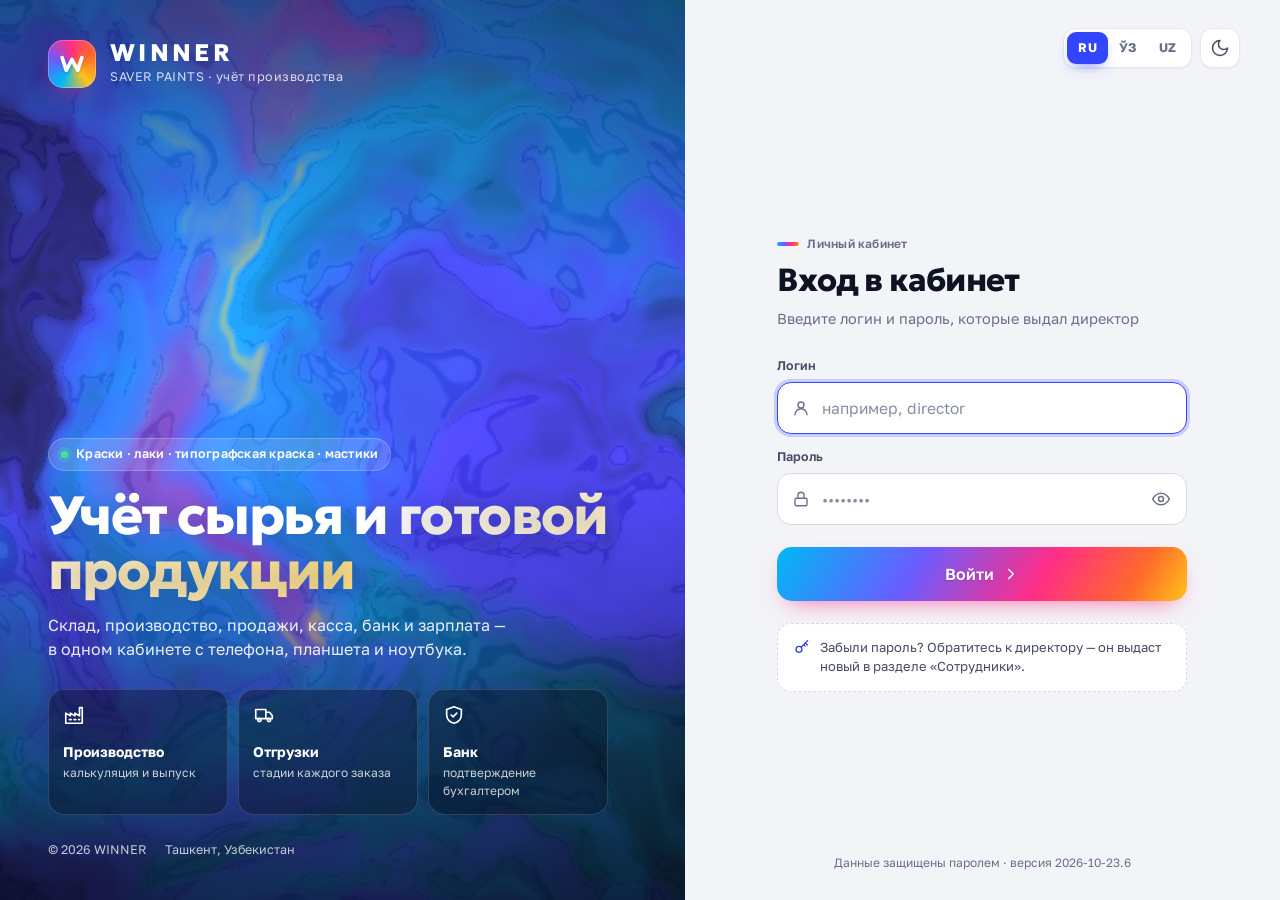
==== index.html @ 847e3956 "Один склад готовой продукции и ставка НДС в настройках (ответы заказчика) - Готовая продукция хранит" ====
<!doctype html>
<html lang="ru">
<head>
  <meta charset="utf-8">
  <meta name="viewport" content="width=device-width, initial-scale=1, viewport-fit=cover">
  <title>WINNER — вход в кабинет</title>
  <meta name="description" content="WINNER — управленческий учёт "SAVER PAINTS" MCHJ: склад, производство, продажи, касса, банк и зарплата.">
  <meta name="theme-color" content="#0b0f1e">
  <link rel="icon" href="favicon.svg" type="image/svg+xml">
  <script>(function(){try{var t=localStorage.getItem('wn.theme');if(!t)t=matchMedia('(prefers-color-scheme: dark)').matches?'dark':'light';document.documentElement.dataset.theme=t;}catch(e){document.documentElement.dataset.theme='light';}})();</script>
  <link rel="preload" href="assets/fonts/golos-cyr.woff2" as="font" type="font/woff2" crossorigin>
  <link rel="preload" href="assets/fonts/geologica-cyr.woff2" as="font" type="font/woff2" crossorigin>
  <link rel="stylesheet" href="assets/css/app.css?v=7">
  <link rel="stylesheet" href="assets/css/login.css?v=7">
</head>
<body>
  <div id="root"></div>
  <script src="assets/js/i18n.js?v=7"></script>
  <script src="assets/js/i18n-dict.js?v=7"></script>
  <script src="assets/js/core.js?v=7"></script>
  <script src="assets/js/ui.js?v=7"></script>
  <script src="assets/js/data.js?v=7"></script>
  <script src="assets/js/login.js?v=7"></script>
</body>
</html>
---- assets/css/app.css ----
/* =========================================================================
   WINNER — дизайн-система кабинета
   Шрифты: Geologica (заголовки, цифры), Golos Text (текст).
   Подмножества cyrillic-ext нужны для узбекских Қ Ғ Ҳ.
   ========================================================================= */

@font-face { font-family: 'Geologica'; font-style: normal; font-weight: 300 800; font-display: swap;
  src: url(../fonts/geologica-cyrext.woff2) format('woff2'); unicode-range: U+0460-052F, U+1C80-1C8A, U+20B4, U+2DE0-2DFF, U+A640-A69F, U+FE2E-FE2F; }
@font-face { font-family: 'Geologica'; font-style: normal; font-weight: 300 800; font-display: swap;
  src: url(../fonts/geologica-cyr.woff2) format('woff2'); unicode-range: U+0301, U+0400-045F, U+0490-0491, U+04B0-04B1, U+2116; }
@font-face { font-family: 'Geologica'; font-style: normal; font-weight: 300 800; font-display: swap;
  src: url(../fonts/geologica-latext.woff2) format('woff2'); unicode-range: U+0100-02BA, U+02BD-02C5, U+02C7-02CC, U+02CE-02D7, U+02DD-02FF, U+0304, U+0308, U+0329, U+1D00-1DBF, U+1E00-1E9F, U+1EF2-1EFF, U+2020, U+20A0-20AB, U+20AD-20C4, U+2113, U+2C60-2C7F, U+A720-A7FF; }
@font-face { font-family: 'Geologica'; font-style: normal; font-weight: 300 800; font-display: swap;
  src: url(../fonts/geologica-lat.woff2) format('woff2'); unicode-range: U+0000-00FF, U+0131, U+0152-0153, U+02BB-02BC, U+02C6, U+02DA, U+02DC, U+0304, U+0308, U+0329, U+2000-206F, U+20AC, U+2122, U+2191, U+2193, U+2212, U+2215, U+FEFF, U+FFFD; }
@font-face { font-family: 'Golos Text'; font-style: normal; font-weight: 400 800; font-display: swap;
  src: url(../fonts/golos-cyrext.woff2) format('woff2'); unicode-range: U+0460-052F, U+1C80-1C8A, U+20B4, U+2DE0-2DFF, U+A640-A69F, U+FE2E-FE2F; }
@font-face { font-family: 'Golos Text'; font-style: normal; font-weight: 400 800; font-display: swap;
  src: url(../fonts/golos-cyr.woff2) format('woff2'); unicode-range: U+0301, U+0400-045F, U+0490-0491, U+04B0-04B1, U+2116; }
@font-face { font-family: 'Golos Text'; font-style: normal; font-weight: 400 800; font-display: swap;
  src: url(../fonts/golos-latext.woff2) format('woff2'); unicode-range: U+0100-02BA, U+02BD-02C5, U+02C7-02CC, U+02CE-02D7, U+02DD-02FF, U+0304, U+0308, U+0329, U+1D00-1DBF, U+1E00-1E9F, U+1EF2-1EFF, U+2020, U+20A0-20AB, U+20AD-20C4, U+2113, U+2C60-2C7F, U+A720-A7FF; }
@font-face { font-family: 'Golos Text'; font-style: normal; font-weight: 400 800; font-display: swap;
  src: url(../fonts/golos-lat.woff2) format('woff2'); unicode-range: U+0000-00FF, U+0131, U+0152-0153, U+02BB-02BC, U+02C6, U+02DA, U+02DC, U+0304, U+0308, U+0329, U+2000-206F, U+20AC, U+2122, U+2191, U+2193, U+2212, U+2215, U+FEFF, U+FFFD; }

/* ---------- токены ---------- */
:root {
  color-scheme: light;
  --font: 'Golos Text', system-ui, -apple-system, 'Segoe UI', Roboto, sans-serif;
  --font-d: 'Geologica', 'Golos Text', system-ui, sans-serif;

  /* фирменная «краска»: голубой → пурпур → жёлтый → оранжевый */
  --c-cyan: #00b8f5; --c-magenta: #ff2d87; --c-yellow: #ffc21a; --c-orange: #ff6a2b;
  /* счётчики уведомлений: белая цифра на этом фоне — контраст 5,2:1 (на ярко-розовом было 3,5:1) */
  --badge: #d4145f;
  --paint: linear-gradient(120deg, var(--c-cyan) 0%, #6a5cff 34%, var(--c-magenta) 64%, var(--c-orange) 86%, var(--c-yellow) 100%);

  --brand: #3346ff;
  --brand-2: #2433d9;
  --brand-soft: #eceeff;
  --brand-ink: #2534d6;
  --on-brand: #fff;

  --bg: #f3f4f8;
  --surface: #ffffff;
  --surface-2: #f7f8fb;
  --surface-3: #eef0f5;
  --line: #e4e7ef;
  --line-2: #d6dae5;
  --text: #0e1324;
  --text-2: #444b62;
  --muted: #687089;

  --ok: #0a7f55;     --ok-bg: #e3f6ee;    --ok-dot: #12b981;
  --warn: #a35a00;   --warn-bg: #fff2dc;  --warn-dot: #f59e0b;
  --bad: #c42a32;    --bad-bg: #fde9ea;   --bad-dot: #ef4444;
  --info: #2534d6;   --info-bg: #eceeff;  --info-dot: #3346ff;
  --vio: #6b3fd4;    --vio-bg: #f0eaff;

  /* графики — эталонная палитра, слоты 1-3 */
  --s1: #2a78d6; --s2: #eb6834; --s3: #1baf7a;

  --side: #0b0f1e;
  --side-2: #121830;
  --side-line: rgba(255,255,255,.07);
  --side-text: #c9cee2;
  --side-muted: #7f87a6;

  --r-xs: 8px; --r-sm: 10px; --r: 14px; --r-lg: 20px; --r-xl: 26px;
  --sh-1: 0 1px 2px rgba(16,24,40,.05);
  --sh-2: 0 1px 2px rgba(16,24,40,.04), 0 6px 20px -10px rgba(16,24,40,.14);
  --sh-3: 0 20px 50px -18px rgba(14,19,36,.35), 0 2px 6px rgba(14,19,36,.06);
  --ring: 0 0 0 3px rgba(51,70,255,.22);

  --side-w: 268px;
  --rail-w: 78px;
  --top-h: 66px;
  --ease: cubic-bezier(.2,.8,.2,1);
  --safe-b: env(safe-area-inset-bottom, 0px);
}

html[data-theme="dark"] {
  color-scheme: dark;
  --brand: #6474ff;
  --brand-2: #7c8aff;
  --brand-soft: #1d2346;
  --brand-ink: #a9b2ff;

  --bg: #090c17;
  --surface: #11162a;
  --surface-2: #161c33;
  --surface-3: #1c233d;
  --line: #232b47;
  --line-2: #2e3757;
  --text: #edf0fa;
  --text-2: #b6bdd4;
  --muted: #8a92b0;

  --ok: #4ade9a;   --ok-bg: rgba(18,185,129,.14);
  --warn: #fbbf4a; --warn-bg: rgba(245,158,11,.14);
  --bad: #ff8086;  --bad-bg: rgba(239,68,68,.15);
  --info: #a9b2ff; --info-bg: rgba(100,116,255,.16);
  --vio: #c4a8ff;  --vio-bg: rgba(139,92,246,.17);

  --s1: #3987e5; --s2: #d95926; --s3: #199e70;

  --side: #060914;
  --side-2: #0d1226;
  --sh-1: 0 1px 2px rgba(0,0,0,.4);
  --sh-2: 0 1px 2px rgba(0,0,0,.35), 0 10px 26px -14px rgba(0,0,0,.7);
  --sh-3: 0 24px 60px -20px rgba(0,0,0,.8);
  --ring: 0 0 0 3px rgba(100,116,255,.35);
}

/* ---------- база ---------- */
*, *::before, *::after { box-sizing: border-box; }
html { -webkit-text-size-adjust: 100%; text-size-adjust: 100%; }
body {
  margin: 0; font-family: var(--font); font-size: 14.5px; line-height: 1.5;
  color: var(--text); background: var(--bg);
  -webkit-font-smoothing: antialiased; -moz-osx-font-smoothing: grayscale;
  -webkit-tap-highlight-color: transparent;
}
h1, h2, h3, h4 { font-family: var(--font-d); margin: 0; letter-spacing: -.015em; line-height: 1.2; }
p { margin: 0; }
a { color: var(--brand-ink); text-decoration: none; }
button, input, select, textarea { font: inherit; color: inherit; }
button { cursor: pointer; }
img { max-width: 100%; display: block; }
.num, .tnum { font-variant-numeric: tabular-nums; }
.hidden { display: none !important; }
.muted { color: var(--muted); }
.t2 { color: var(--text-2); }
.nowrap { white-space: nowrap; }
.ellipsis { overflow: hidden; text-overflow: ellipsis; white-space: nowrap; min-width: 0; }
.ic { width: 20px; height: 20px; flex: none; stroke: currentColor; fill: none; stroke-width: 1.8; stroke-linecap: round; stroke-linejoin: round; }
.ic-sm { width: 16px; height: 16px; }
.ic-lg { width: 24px; height: 24px; }
::selection { background: rgba(51,70,255,.2); }

/* полосы прокрутки: тонкие, без стрелок, с отступом сверху и снизу */
::-webkit-scrollbar { width: 12px; height: 12px; }
::-webkit-scrollbar-button { display: none; width: 0; height: 0; }
::-webkit-scrollbar-track { background: transparent; margin: 8px 0; }
::-webkit-scrollbar-track:horizontal { margin: 0 8px; }
::-webkit-scrollbar-thumb { min-height: 44px; border-radius: 99px; border: 4px solid transparent; background: color-mix(in srgb, var(--muted) 42%, transparent) padding-box; }
::-webkit-scrollbar-thumb:hover { background-color: color-mix(in srgb, var(--muted) 70%, transparent); }
::-webkit-scrollbar-corner { background: transparent; }
.side ::-webkit-scrollbar { width: 10px; }
.side ::-webkit-scrollbar-thumb { border-width: 3px; background-color: rgba(255,255,255,.14); }
.side ::-webkit-scrollbar-thumb:hover { background-color: rgba(255,255,255,.28); }
@supports not selector(::-webkit-scrollbar) {
  html, .side-nav, .modal-body, .pick-list, .dd-list, .tbl-wrap, .cmdk-list, .pop-list, .kanban { scrollbar-width: thin; scrollbar-color: color-mix(in srgb, var(--muted) 50%, transparent) transparent; }
}
:focus-visible { outline: none; box-shadow: var(--ring); }

/* плавная смена языка/темы */
/* смена языка: старый и новый снимок экрана растворяются друг в друга с одинаковой скоростью —
   неизменные пиксели (фон, карточки, иконки) остаются на месте, «перетекают» только буквы */
html.vt-lang::view-transition-old(root) { animation: vtLangOut .42s cubic-bezier(.4, 0, .2, 1) both; }
html.vt-lang::view-transition-new(root) { animation: vtLangIn .42s cubic-bezier(.4, 0, .2, 1) both; }
@keyframes vtLangOut { to { opacity: 0; } }
@keyframes vtLangIn { from { opacity: 0; } }
/* бегунок RU · ЎЗ · UZ — свой слой: во время перехода он переезжает, а не растворяется;
   подписи кнопок — слои поверх него, их цвет плавно меняется */
.lang-switch .pill { view-transition-name: wn-lang-pill; }
.lang-switch [data-lang="ru"] { view-transition-name: wn-lang-ru; }
.lang-switch [data-lang="uzc"] { view-transition-name: wn-lang-uzc; }
.lang-switch [data-lang="uz"] { view-transition-name: wn-lang-uz; }
html.vt-lang::view-transition-group(*) { animation-duration: .42s; animation-timing-function: cubic-bezier(.2, .8, .2, 1); }
html.vt-lang::view-transition-old(wn-lang-pill), html.vt-lang::view-transition-new(wn-lang-pill) { animation: none; }
html.vt-lang::view-transition-old(wn-lang-pill) { opacity: 0; }
/* запасной вариант без View Transitions: текст мягко проявляется, без белой вспышки */
.lang-swap { animation: langSwap .38s ease both; }
@keyframes langSwap { from { opacity: .35; } }

/* =========================================================================
   Каркас: сайдбар + основная область
   ========================================================================= */
.shell { min-height: 100vh; min-height: 100dvh; }

.side {
  position: fixed; inset: 0 auto 0 0; z-index: 40; width: var(--side-w);
  display: flex; flex-direction: column;
  background:
    radial-gradient(120% 60% at 0% 0%, rgba(51,70,255,.30), transparent 60%),
    radial-gradient(90% 40% at 100% 8%, rgba(255,45,135,.16), transparent 70%),
    linear-gradient(180deg, var(--side-2), var(--side) 42%);
  color: var(--side-text);
  border-right: 1px solid var(--side-line);
  transition: width .28s var(--ease), transform .3s var(--ease);
}
.side::after { /* тонкая «мазок»-линия справа */
  content: ''; position: absolute; top: 0; right: -1px; width: 1px; height: 180px;
  background: linear-gradient(180deg, var(--c-cyan), var(--c-magenta), transparent);
  opacity: .55;
}
.side-head { display: flex; align-items: center; gap: 12px; padding: 18px 18px 14px; min-height: 74px; }
.logo-mark {
  width: 40px; height: 40px; border-radius: 12px; flex: none; display: grid; place-items: center;
  background: conic-gradient(from 210deg at 50% 50%, var(--c-cyan), #6a5cff, var(--c-magenta), var(--c-orange), var(--c-yellow), var(--c-cyan));
  box-shadow: 0 8px 22px -8px rgba(255,45,135,.55), inset 0 0 0 1px rgba(255,255,255,.25);
}
.logo-mark svg { width: 24px; height: 24px; stroke: #fff; stroke-width: 3.2; fill: none; stroke-linecap: round; stroke-linejoin: round; filter: drop-shadow(0 1px 1px rgba(0,0,0,.25)); }
.logo-text { min-width: 0; }
.logo-text b { display: block; font-family: var(--font-d); font-weight: 800; font-size: 19px; letter-spacing: .08em; color: #fff; line-height: 1.05; }
.logo-text span { display: block; font-size: 11.5px; color: var(--side-muted); letter-spacing: .02em; margin-top: 3px; white-space: nowrap; overflow: hidden; text-overflow: ellipsis; }
.side-collapse {
  margin-left: auto; width: 32px; height: 32px; border-radius: 9px; border: 1px solid var(--side-line);
  background: rgba(255,255,255,.03); color: var(--side-muted); display: grid; place-items: center; flex: none;
}
.side-collapse:hover { color: #fff; background: rgba(255,255,255,.08); }

.side-nav { flex: 1; overflow-y: auto; overflow-x: hidden; padding: 6px 12px 16px; }
.nav-group { margin-top: 14px; }
.nav-group:first-child { margin-top: 4px; }
.nav-label {
  font-size: 10.5px; font-weight: 700; letter-spacing: .12em; text-transform: uppercase;
  color: var(--side-muted); padding: 0 12px 6px; white-space: nowrap; overflow: hidden;
}
.nav-item {
  position: relative; display: flex; align-items: center; gap: 12px; width: 100%;
  padding: 10px 12px; margin: 2px 0; border-radius: 12px; border: 0; background: none;
  color: var(--side-text); font-size: 14px; font-weight: 500; text-align: left; white-space: nowrap;
  transition: background .18s, color .18s;
}
.nav-item .ic { color: var(--side-muted); transition: color .18s, transform .25s var(--ease); }
.nav-item:hover { background: rgba(255,255,255,.055); color: #fff; }
.nav-item:hover .ic { color: #fff; }
.nav-item.active {
  color: #fff;
  background: linear-gradient(90deg, rgba(100,116,255,.30), rgba(100,116,255,.08));
  box-shadow: inset 0 0 0 1px rgba(140,152,255,.22);
}
.nav-item.active .ic { color: #fff; }
.nav-item.active::before {
  content: ''; position: absolute; left: -12px; top: 9px; bottom: 9px; width: 4px; border-radius: 0 4px 4px 0;
  background: linear-gradient(180deg, var(--c-cyan), var(--c-magenta));
}
.nav-item .nav-txt { flex: 1; min-width: 0; overflow: hidden; text-overflow: ellipsis; }
.nav-badge {
  min-width: 22px; height: 22px; padding: 0 7px; border-radius: 99px; display: inline-grid; place-items: center;
  font-size: 12px; font-weight: 800; line-height: 1; font-variant-numeric: tabular-nums;
  background: var(--badge); color: #fff; box-shadow: inset 0 0 0 1px rgba(255,255,255,.14);
}
.nav-badge.soft { background: rgba(255,255,255,.12); color: #e4e7f2; box-shadow: none; }

.side-foot { padding: 12px; border-top: 1px solid var(--side-line); }
.side-lang { margin-bottom: 10px; }
.side-lang .lang-switch { width: 100%; height: 42px; }
.side-lang .lang-switch button { flex: 1; }
.me-card {
  display: flex; align-items: center; gap: 11px; padding: 10px; border-radius: 14px;
  background: rgba(255,255,255,.04); border: 1px solid var(--side-line); cursor: pointer; width: 100%; color: inherit; text-align: left;
}
.me-card:hover { background: rgba(255,255,255,.07); }
.me-card .who { min-width: 0; flex: 1; }
.me-card .who b { display: block; color: #fff; font-size: 13.5px; font-weight: 600; white-space: nowrap; overflow: hidden; text-overflow: ellipsis; }
.me-card .who span { display: block; font-size: 12px; color: var(--side-muted); white-space: nowrap; overflow: hidden; text-overflow: ellipsis; }

.avatar {
  --av: linear-gradient(135deg, #3346ff, #ff2d87);
  width: 38px; height: 38px; border-radius: 12px; flex: none; display: grid; place-items: center;
  background: var(--av); color: #fff; font-family: var(--font-d); font-weight: 700; font-size: 14px; letter-spacing: .02em;
  box-shadow: inset 0 0 0 1px rgba(255,255,255,.18);
}
.avatar.sm { width: 30px; height: 30px; border-radius: 10px; font-size: 12px; }
.avatar.lg { width: 76px; height: 76px; border-radius: 22px; font-size: 26px; }
.avatar.xl { width: 96px; height: 96px; border-radius: 28px; font-size: 32px; }

/* свёрнутый сайдбар — «рельс» */
/* свёрнутый сайдбар («рельс») — только на широких экранах; планшет и телефон живут по своим правилам */
@media (min-width: 1101px) {
  .shell.rail .side { width: var(--rail-w); }
  .shell.rail .side .logo-text, .shell.rail .side .nav-txt, .shell.rail .side .nav-badge,
  .shell.rail .side .me-card .who, .shell.rail .side .me-card > .ic { display: none; }
  .shell.rail .side .nav-label { height: 0; padding: 0; opacity: 0; pointer-events: none; }
  /* в «рельсе» полоса прокрутки не нужна — иначе она сдвигает иконки влево */
  .shell.rail .side-nav { scrollbar-width: none; padding: 6px 13px 16px; }
  .shell.rail .side-nav::-webkit-scrollbar { display: none; }
  .shell.rail .side .nav-group { margin-top: 10px; border-top: 1px solid var(--side-line); padding-top: 8px; }
  .shell.rail .side .nav-group:first-child { border-top: 0; padding-top: 0; }
  .shell.rail .side-head { padding: 18px 19px 14px; }
  .shell.rail .side-collapse { position: absolute; left: calc(var(--rail-w) - 14px); top: 24px; width: 28px; height: 28px; background: var(--side-2); transform: rotate(180deg); }
  .shell.rail .nav-item { justify-content: center; padding: 11px 0; gap: 0; }
  .shell.rail .nav-item.has-dot::after { content: ''; position: absolute; top: 8px; right: 10px; width: 8px; height: 8px; border-radius: 50%; background: var(--c-magenta); box-shadow: 0 0 0 2px var(--side); }
  .shell.rail .me-card { justify-content: center; padding: 8px; }
}
.side .logo-text, .side .nav-txt, .side .nav-badge, .side .me-card .who, .side .nav-label { transition: opacity .2s; }
/* всплывающая подсказка у иконки в режиме «рельса» */
.rail-tip {
  position: fixed; z-index: 90; padding: 7px 11px; border-radius: 9px; background: #1a2140; color: #fff;
  font-size: 13px; font-weight: 500; pointer-events: none; white-space: nowrap; box-shadow: var(--sh-3);
  transform: translateY(-50%); animation: tipIn .16s var(--ease);
}
@keyframes tipIn { from { opacity: 0; transform: translate(-4px, -50%); } }

.main { margin-left: var(--side-w); min-width: 0; transition: margin-left .28s var(--ease); overflow-x: clip; }
.dd-list, .pick-list, .cmdk-list, .pop-list { overscroll-behavior: contain; }
@media (min-width: 1101px) { .shell.rail .main { margin-left: var(--rail-w); } }

/* ---------- верхняя панель ---------- */
.top {
  position: sticky; top: 0; z-index: 30; height: var(--top-h);
  display: flex; align-items: center; gap: 12px; padding: 0 28px;
  background: var(--bg);
  border-bottom: 1px solid transparent; transition: border-color .2s, background .2s;
}
.top.scrolled { border-bottom-color: var(--line); background: var(--bg); }
.icon-btn.burger { display: none; }
@media (max-width: 1100px) { .icon-btn.burger { display: grid; } }
.crumbs { display: flex; align-items: center; gap: 8px; min-width: 0; font-size: 13px; color: var(--muted); }
.crumbs b { color: var(--text); font-weight: 600; font-size: 14px; white-space: nowrap; overflow: hidden; text-overflow: ellipsis; }
.crumbs .ic { width: 14px; height: 14px; }
.kbd { font-family: var(--font); font-size: 11px; font-weight: 600; color: var(--muted); padding: 2px 6px; border-radius: 6px; border: 1px solid var(--line); background: var(--surface-2); }
.top-actions { display: flex; align-items: center; gap: 8px; margin-left: auto; }
.icon-btn {
  position: relative; width: 40px; height: 40px; border-radius: 12px; display: grid; place-items: center; flex: none;
  border: 1px solid var(--line); background: var(--surface); color: var(--text-2); box-shadow: var(--sh-1);
  transition: background .15s, color .15s, border-color .15s, transform .15s;
}
.icon-btn:hover { color: var(--text); border-color: var(--line-2); }
.icon-btn:active { transform: scale(.96); }
/* счётчик на кнопке — маленький, в углу, не закрывает колокольчик */
.icon-btn .dot { position: absolute; top: -5px; right: -5px; min-width: 18px; height: 18px; padding: 0 4px; border-radius: 99px; background: var(--badge); color: #fff; font-size: 10.5px; font-weight: 800; line-height: 1; display: grid; place-items: center; box-shadow: 0 0 0 2px var(--bg); pointer-events: none; }
.icon-btn.ghost { border-color: transparent; background: transparent; box-shadow: none; }

/* переключатель языка: RU · ЎЗ · UZ с «бегунком» */
.lang-switch {
  position: relative; display: inline-flex; padding: 3px; border-radius: 12px; height: 40px; align-items: stretch;
  background: var(--surface); border: 1px solid var(--line); box-shadow: var(--sh-1);
}
.lang-switch button {
  position: relative; z-index: 1; border: 0; background: none; padding: 0 11px; min-width: 40px; border-radius: 9px;
  font-size: 12.5px; font-weight: 700; letter-spacing: .03em; color: var(--muted); transition: color .25s;
}
.lang-switch button.on { color: var(--on-brand); }
.lang-switch .pill {
  position: absolute; z-index: 0; top: 3px; bottom: 3px; left: 3px; border-radius: 9px;
  background: var(--brand); box-shadow: 0 6px 14px -6px rgba(51,70,255,.7);
  transition: transform .38s var(--ease), width .38s var(--ease);
}
.lang-switch.dark { background: rgba(255,255,255,.06); border-color: rgba(255,255,255,.12); box-shadow: none; }
.lang-switch.dark button { color: rgba(255,255,255,.65); }
.lang-switch.dark button.on { color: #fff; }

.top-user { display: flex; align-items: center; gap: 10px; padding: 3px 10px 3px 3px; height: 40px; border-radius: 12px; border: 1px solid var(--line); background: var(--surface); box-shadow: var(--sh-1); }
.top-user .avatar { width: 32px; height: 32px; border-radius: 9px; font-size: 12px; }
.top-user b { font-size: 13px; font-weight: 600; white-space: nowrap; max-width: 140px; overflow: hidden; text-overflow: ellipsis; }

/* ---------- контент ---------- */
.content { padding: 8px 28px 48px; max-width: 1480px; }
.page-in { animation: pageIn .42s var(--ease) both; }
@keyframes pageIn { from { opacity: 0; transform: translateY(8px); } }

.page-head { display: flex; align-items: flex-end; justify-content: space-between; gap: 16px; flex-wrap: wrap; margin: 10px 0 22px; }
.page-head h1 { font-size: 28px; font-weight: 700; }
.page-head .sub { color: var(--muted); margin-top: 6px; font-size: 14px; }
.page-head .actions { display: flex; gap: 10px; flex-wrap: wrap; }
.h-eyebrow { display: inline-flex; align-items: center; gap: 8px; font-size: 12px; font-weight: 600; color: var(--muted); letter-spacing: .02em; margin-bottom: 8px; }
.h-eyebrow i { width: 22px; height: 4px; border-radius: 4px; background: var(--paint); display: inline-block; }

.grid { display: grid; gap: 16px; }
.g-2 { grid-template-columns: repeat(2, minmax(0, 1fr)); }
.g-3 { grid-template-columns: repeat(3, minmax(0, 1fr)); }
.g-4 { grid-template-columns: repeat(4, minmax(0, 1fr)); }
.g-5 { grid-template-columns: repeat(5, minmax(0, 1fr)); }
.g-main { grid-template-columns: minmax(0, 1.65fr) minmax(0, 1fr); }
.g-side { grid-template-columns: minmax(0, 300px) minmax(0, 1fr); }
.vstack { display: flex; flex-direction: column; gap: 16px; }
.row { display: flex; align-items: center; gap: 10px; flex-wrap: wrap; }
.row.nw { flex-wrap: nowrap; }
.spacer { flex: 1; }
.mt-8 { margin-top: 8px; } .mt-12 { margin-top: 12px; } .mt-16 { margin-top: 16px; } .mt-24 { margin-top: 24px; }
.mb-16 { margin-bottom: 16px; }

/* ---------- карточки ---------- */
.card {
  background: var(--surface); border: 1px solid var(--line); border-radius: var(--r-lg);
  box-shadow: var(--sh-2); min-width: 0;
}
.card-pad { padding: 20px; }
.card-head { display: flex; align-items: center; gap: 12px; padding: 18px 20px 0; flex-wrap: wrap; }
.card-head h3 { font-size: 16px; font-weight: 650; }
.card-head .sub { font-size: 12.5px; color: var(--muted); }
.card-head .right { margin-left: auto; display: flex; gap: 8px; align-items: center; flex-wrap: wrap; }
.card-body { padding: 16px 20px 20px; }
.card-body.flush { padding: 12px 0 0; }

/* KPI */
.kpis { display: grid; gap: 14px; grid-template-columns: repeat(4, minmax(0, 1fr)); margin-bottom: 18px; }
.kpis.k5 { grid-template-columns: repeat(5, minmax(0, 1fr)); }
.kpis.k3 { grid-template-columns: repeat(3, minmax(0, 1fr)); }
.kpi {
  position: relative; overflow: hidden; padding: 16px 18px 15px; border-radius: var(--r-lg);
  background: var(--surface); border: 1px solid var(--line); box-shadow: var(--sh-2); min-width: 0;
  transition: transform .2s var(--ease), box-shadow .2s;
}
.kpi.link { cursor: pointer; }
.kpi.link:hover { transform: translateY(-2px); box-shadow: var(--sh-3); }
.kpi-top { display: flex; align-items: center; gap: 10px; }
.kpi-ic { width: 36px; height: 36px; border-radius: 11px; display: grid; place-items: center; flex: none; background: var(--brand-soft); color: var(--brand-ink); }
.kpi-ic .ic { width: 19px; height: 19px; }
.kpi-ic.c-ok { background: var(--ok-bg); color: var(--ok); }
.kpi-ic.c-warn { background: var(--warn-bg); color: var(--warn); }
.kpi-ic.c-bad { background: var(--bad-bg); color: var(--bad); }
.kpi-ic.c-vio { background: var(--vio-bg); color: var(--vio); }
.kpi-label { font-size: 13px; color: var(--text-2); font-weight: 500; line-height: 1.3; min-width: 0; }
/* число не переносится никогда — если не влезает, W.fitText уменьшает шрифт */
.kpi-val { font-family: var(--font-d); font-size: 25px; font-weight: 700; letter-spacing: -.02em; margin-top: 12px; line-height: 1.15; font-variant-numeric: tabular-nums; white-space: nowrap; overflow: hidden; }
.kpi-val small { font-size: .56em; font-weight: 600; color: var(--muted); margin-left: .2em; letter-spacing: 0; }
.kpis.k5 .kpi-val { font-size: 22px; }
.kpi-foot { margin-top: 6px; font-size: 12.5px; color: var(--muted); display: flex; align-items: center; gap: 6px; flex-wrap: wrap; min-height: 18px; }
.kpi.hero {
  color: #fff; border: 0;
  background:
    radial-gradient(140% 120% at 100% 0%, rgba(255,45,135,.55), transparent 55%),
    radial-gradient(120% 120% at 0% 100%, rgba(0,184,245,.45), transparent 55%),
    linear-gradient(135deg, #2a36e8, #4b2fd6);
  box-shadow: 0 18px 40px -20px rgba(51,70,255,.8);
}
.kpi.hero .kpi-label, .kpi.hero .kpi-foot { color: rgba(255,255,255,.82); }
.kpi.hero .kpi-ic { background: rgba(255,255,255,.16); color: #fff; }
.kpi.hero .kpi-val small { color: rgba(255,255,255,.75); }
.delta { display: inline-flex; align-items: center; gap: 3px; font-weight: 700; font-size: 12px; padding: 1px 7px; border-radius: 99px; }
.delta.up { color: var(--ok); background: var(--ok-bg); }
.delta.down { color: var(--bad); background: var(--bad-bg); }
.kpi.hero .delta { background: rgba(255,255,255,.18); color: #fff; }

/* ---------- кнопки ---------- */
.btn {
  display: inline-flex; align-items: center; justify-content: center; gap: 8px; height: 40px; padding: 0 16px;
  border-radius: 12px; border: 1px solid var(--line); background: var(--surface); color: var(--text);
  font-weight: 600; font-size: 14px; white-space: nowrap; box-shadow: var(--sh-1);
  transition: background .15s, border-color .15s, color .15s, transform .12s, box-shadow .15s;
}
.btn:hover { border-color: var(--line-2); background: var(--surface-2); }
.btn:active { transform: scale(.98); }
.btn .ic { width: 18px; height: 18px; }
.btn.primary { background: var(--brand); border-color: transparent; color: var(--on-brand); box-shadow: 0 8px 20px -10px rgba(51,70,255,.9), inset 0 1px 0 rgba(255,255,255,.15); }
.btn.primary:hover { background: var(--brand-2); }
.btn.paint { background: var(--paint); border: 0; color: #fff; text-shadow: 0 1px 1px rgba(0,0,0,.18); box-shadow: 0 10px 24px -12px rgba(255,45,135,.8); }
.btn.paint:hover { filter: saturate(1.15) brightness(1.03); }
.btn.ok { background: #0f9d68; border-color: transparent; color: #fff; }
.btn.ok:hover { background: #0b8a5b; }
.btn.danger { color: var(--bad); }
.btn.danger:hover { background: var(--bad-bg); border-color: transparent; }
.btn.danger.solid { background: #d92d36; color: #fff; border-color: transparent; }
.btn.ghost { background: transparent; border-color: transparent; box-shadow: none; }
.btn.ghost:hover { background: var(--surface-3); }
.btn.sm { height: 32px; padding: 0 11px; font-size: 13px; border-radius: 10px; gap: 6px; }
.btn.sm .ic { width: 16px; height: 16px; }
.btn.lg { height: 48px; padding: 0 22px; font-size: 15px; border-radius: 14px; }
.btn.icon { width: 40px; padding: 0; }
.btn.sm.icon { width: 32px; }
.btn[disabled] { opacity: .5; pointer-events: none; }
.btn.block { width: 100%; }
.btn .spin { width: 16px; height: 16px; border-radius: 50%; border: 2px solid currentColor; border-right-color: transparent; animation: spin .7s linear infinite; }
@keyframes spin { to { transform: rotate(360deg); } }

.act { display: inline-flex; gap: 4px; justify-content: flex-end; }
.act button { width: 32px; height: 32px; border-radius: 9px; border: 0; background: transparent; color: var(--muted); display: grid; place-items: center; }
.act button:hover { background: var(--surface-3); color: var(--text); }
.act button.del:hover { background: var(--bad-bg); color: var(--bad); }
.act button.go:hover { background: var(--ok-bg); color: var(--ok); }
.act .ic { width: 17px; height: 17px; }

/* ---------- поля ---------- */
.field { display: flex; flex-direction: column; gap: 6px; min-width: 0; }
.field > label, .label { font-size: 12.5px; font-weight: 600; color: var(--text-2); }
.field .hint { font-size: 12px; color: var(--muted); }
.field.err .inp { border-color: var(--bad); box-shadow: 0 0 0 3px rgba(239,68,68,.15); }
.field .err-msg { font-size: 12px; color: var(--bad); }
.inp {
  width: 100%; height: 42px; padding: 0 13px; border-radius: 12px; border: 1px solid var(--line-2);
  background: var(--surface); color: var(--text); font-size: 14.5px; outline: none;
  transition: border-color .15s, box-shadow .15s, background .15s;
}
.inp::placeholder { color: color-mix(in srgb, var(--muted) 80%, transparent); }
.inp:hover { border-color: color-mix(in srgb, var(--brand) 35%, var(--line-2)); }
.inp:focus { border-color: var(--brand); box-shadow: var(--ring); }
textarea.inp { height: auto; min-height: 84px; padding: 10px 13px; resize: vertical; line-height: 1.45; }
select.inp {
  appearance: none; -webkit-appearance: none; padding-right: 36px; cursor: pointer;
  background-image: url("data:image/svg+xml,%3Csvg xmlns='http://www.w3.org/2000/svg' width='16' height='16' viewBox='0 0 24 24' fill='none' stroke='%23687089' stroke-width='2' stroke-linecap='round' stroke-linejoin='round'%3E%3Cpath d='m6 9 6 6 6-6'/%3E%3C/svg%3E");
  background-repeat: no-repeat; background-position: right 12px center;
}
.inp.sm { height: 34px; border-radius: 10px; font-size: 13.5px; padding: 0 10px; }
select.inp.sm { padding-right: 30px; background-position: right 9px center; }
.inp.num { text-align: right; font-variant-numeric: tabular-nums; }
.inp-wrap { position: relative; display: flex; align-items: center; }
.inp-wrap .inp { padding-left: 38px; }
.inp-wrap > .ic { position: absolute; left: 12px; color: var(--muted); width: 18px; height: 18px; pointer-events: none; }
.inp-wrap .suffix { position: absolute; right: 12px; font-size: 13px; color: var(--muted); pointer-events: none; }
.inp-wrap.has-suffix .inp { padding-right: 52px; }
.search { min-width: 220px; flex: 1; max-width: 360px; }
.form-grid { display: grid; gap: 14px 16px; grid-template-columns: repeat(2, minmax(0, 1fr)); }
.form-grid .full { grid-column: 1 / -1; }
.form-grid.g3 { grid-template-columns: repeat(3, minmax(0, 1fr)); }
.form-sec { font-family: var(--font-d); font-size: 13px; font-weight: 650; color: var(--text-2); display: flex; align-items: center; gap: 10px; margin: 6px 0 -2px; }
.form-sec::after { content: ''; flex: 1; height: 1px; background: var(--line); }

/* переключатель */
.switch { display: inline-flex; align-items: center; gap: 10px; cursor: pointer; user-select: none; font-size: 14px; }
.switch input { display: none; }
.switch .tr { width: 40px; height: 24px; border-radius: 99px; background: var(--line-2); position: relative; transition: background .2s; flex: none; }
.switch .tr::after { content: ''; position: absolute; top: 3px; left: 3px; width: 18px; height: 18px; border-radius: 50%; background: #fff; box-shadow: 0 1px 3px rgba(0,0,0,.25); transition: transform .25s var(--ease); }
.switch input:checked + .tr { background: var(--brand); }
.switch input:checked + .tr::after { transform: translateX(16px); }

/* чекбокс-«чипы» ролей */
.chips-pick { display: flex; flex-wrap: wrap; gap: 8px; }
.chip-pick { position: relative; }
.chip-pick input { position: absolute; opacity: 0; pointer-events: none; }
.chip-pick span { display: inline-flex; align-items: center; gap: 6px; height: 34px; padding: 0 13px; border-radius: 99px; border: 1px solid var(--line-2); font-size: 13px; font-weight: 600; cursor: pointer; color: var(--text-2); transition: all .15s; }
.chip-pick input:checked + span { background: var(--brand-soft); border-color: var(--brand); color: var(--brand-ink); }
.chip-pick input:checked + span::before { content: '✓'; font-weight: 800; }

/* сегменты */
.seg { display: inline-flex; padding: 3px; gap: 2px; border-radius: 12px; background: var(--surface-3); border: 1px solid var(--line); max-width: 100%; overflow-x: auto; scrollbar-width: none; }
.seg::-webkit-scrollbar { display: none; }
.seg button { border: 0; background: none; height: 32px; padding: 0 13px; border-radius: 9px; font-size: 13px; font-weight: 600; color: var(--text-2); white-space: nowrap; display: inline-flex; align-items: center; gap: 7px; }
.seg button.on { background: var(--surface); color: var(--text); box-shadow: var(--sh-2); }
.seg button .cnt { font-size: 11px; padding: 0 6px; border-radius: 99px; background: var(--line); color: var(--text-2); line-height: 18px; }
.seg button.on .cnt { background: var(--brand-soft); color: var(--brand-ink); }

/* вкладки */
.tabs { position: relative; display: flex; gap: 4px; border-bottom: 1px solid var(--line); margin-bottom: 20px; overflow-x: auto; scrollbar-width: none; }
.tabs::-webkit-scrollbar { display: none; }
.tab { position: relative; border: 0; background: none; padding: 12px 14px 13px; font-size: 14px; font-weight: 600; color: var(--muted); white-space: nowrap; display: inline-flex; align-items: center; gap: 8px; transition: color .2s; }
.tab:hover { color: var(--text); }
.tab.on { color: var(--text); }
.tab .cnt { font-size: 11px; font-weight: 700; padding: 0 7px; line-height: 19px; border-radius: 99px; background: var(--surface-3); color: var(--text-2); }
.tab.on .cnt { background: var(--brand); color: #fff; }
.tab .cnt.hot { background: var(--badge); color: #fff; font-weight: 800; }
.tabs .ink { position: absolute; bottom: -1px; left: 0; height: 3px; border-radius: 3px 3px 0 0; background: linear-gradient(90deg, var(--brand), var(--c-magenta)); transition: transform .35s var(--ease), width .35s var(--ease); }

/* панель фильтров */
.toolbar { display: flex; align-items: center; gap: 10px; flex-wrap: wrap; margin-bottom: 14px; }
.toolbar .grow { flex: 1; }
.filters { display: flex; gap: 8px; flex-wrap: wrap; align-items: center; }
.filters .inp { width: auto; min-width: 130px; }

/* ---------- бейджи ---------- */
.badge { display: inline-flex; align-items: center; gap: 6px; height: 24px; padding: 0 9px; border-radius: 99px; font-size: 12px; font-weight: 650; white-space: nowrap; background: var(--surface-3); color: var(--text-2); }
.badge::before { content: ''; width: 6px; height: 6px; border-radius: 50%; background: currentColor; opacity: .9; }
.badge.plain::before { display: none; }
.badge.ok { background: var(--ok-bg); color: var(--ok); }
.badge.warn { background: var(--warn-bg); color: var(--warn); }
.badge.bad { background: var(--bad-bg); color: var(--bad); }
.badge.info { background: var(--info-bg); color: var(--info); }
.badge.vio { background: var(--vio-bg); color: var(--vio); }
.tag { display: inline-flex; align-items: center; height: 22px; padding: 0 8px; border-radius: 7px; font-size: 12px; font-weight: 600; background: var(--surface-3); color: var(--text-2); white-space: nowrap; }
.tag.brand { background: var(--brand-soft); color: var(--brand-ink); }
.tags { display: flex; flex-wrap: wrap; gap: 5px; }

/* ---------- таблицы ---------- */
.tbl-wrap { overflow-x: auto; border-radius: inherit; }
.tbl { width: 100%; border-collapse: separate; border-spacing: 0; font-size: 14px; }
.tbl th {
  position: sticky; top: 0; z-index: 1; text-align: left; font-size: 12px; font-weight: 650; color: var(--muted);
  letter-spacing: .02em; padding: 11px 14px; background: var(--surface-2); border-bottom: 1px solid var(--line); white-space: nowrap;
}
.tbl th:first-child { padding-left: 20px; }
.tbl th:last-child { padding-right: 20px; }
.tbl td { padding: 12px 14px; border-bottom: 1px solid var(--line); vertical-align: middle; }
.tbl td:first-child { padding-left: 20px; }
.tbl td:last-child { padding-right: 20px; }
.tbl tbody tr { transition: background .12s; }
.tbl tbody tr:hover { background: var(--surface-2); }
.tbl tbody tr.click { cursor: pointer; }
.tbl tbody tr:last-child td { border-bottom: 0; }
.tbl .r { text-align: right; }
.tbl .c { text-align: center; }
.tbl .w-act { width: 1%; white-space: nowrap; }
.tbl tfoot td { padding: 12px 14px; font-weight: 700; background: var(--surface-2); border-top: 1px solid var(--line); }
.tbl tfoot td:first-child { padding-left: 20px; }
.tbl tr.row-warn td { background: color-mix(in srgb, var(--warn-bg) 55%, transparent); }
.tbl tr.row-bad td { background: color-mix(in srgb, var(--bad-bg) 55%, transparent); }
.tbl tr.editing td { background: var(--brand-soft); }
.cell-main { font-weight: 600; color: var(--text); }
.cell-sub { font-size: 12.5px; color: var(--muted); margin-top: 1px; }
.cell-flex { display: flex; align-items: center; gap: 11px; min-width: 0; }
.money { font-variant-numeric: tabular-nums; white-space: nowrap; font-weight: 600; }
.money.in { color: var(--ok); }
.money.out { color: var(--bad); }
.thumb { width: 40px; height: 40px; border-radius: 10px; flex: none; overflow: hidden; background: var(--surface-3); display: grid; place-items: center; }
.thumb img, .thumb svg { width: 100%; height: 100%; object-fit: cover; }
.tbl-foot { display: flex; align-items: center; justify-content: space-between; gap: 10px; padding: 12px 20px; border-top: 1px solid var(--line); font-size: 13px; color: var(--muted); flex-wrap: wrap; }

/* ---------- пустое состояние ---------- */
.empty { padding: 44px 20px; text-align: center; color: var(--muted); }
.empty .em-ic { width: 64px; height: 64px; margin: 0 auto 14px; border-radius: 20px; display: grid; place-items: center; background: var(--surface-3); color: var(--muted); position: relative; }
.empty .em-ic::after { content: ''; position: absolute; inset: -6px; border-radius: 24px; border: 1px dashed var(--line-2); }
.empty .em-ic .ic { width: 28px; height: 28px; }
.empty b { display: block; color: var(--text); font-size: 15px; margin-bottom: 4px; }

/* ---------- модалки и шторки ---------- */
.overlay {
  position: fixed; inset: 0; z-index: 70; display: flex; align-items: center; justify-content: center; padding: 24px;
  background: rgba(8,11,24,.52); animation: fadeIn .2s ease both;
}
.overlay.closing { animation: fadeOut .18s ease both; }
@keyframes fadeIn { from { opacity: 0; } }
@keyframes fadeOut { to { opacity: 0; } }
.modal {
  width: 100%; max-width: 580px; max-height: calc(100vh - 48px); max-height: calc(100dvh - 48px); display: flex; flex-direction: column;
  background: var(--surface); border-radius: var(--r-xl); box-shadow: var(--sh-3); border: 1px solid var(--line);
  animation: popIn .32s var(--ease) both; overflow: hidden;
}
.overlay.closing .modal { animation: popOut .18s ease both; }
.modal.sm { max-width: 440px; } .modal.lg { max-width: 820px; } .modal.xl { max-width: 1060px; }
@keyframes popIn { from { opacity: 0; transform: translateY(14px) scale(.98); } }
@keyframes popOut { to { opacity: 0; transform: translateY(8px) scale(.98); } }
.modal-head { display: flex; align-items: flex-start; gap: 12px; padding: 20px 22px 14px; }
.modal-head .m-ic { width: 42px; height: 42px; border-radius: 13px; display: grid; place-items: center; background: var(--brand-soft); color: var(--brand-ink); flex: none; }
.modal-head .m-ic.bad { background: var(--bad-bg); color: var(--bad); }
.modal-head .m-ic.ok { background: var(--ok-bg); color: var(--ok); }
.modal-head h3 { font-size: 18px; font-weight: 700; }
.modal-head .sub { font-size: 13px; color: var(--muted); margin-top: 3px; }
.modal-head .x { margin-left: auto; }
.modal-body { padding: 6px 22px 20px; overflow-y: auto; overscroll-behavior: contain; }
.modal-foot { display: flex; gap: 10px; justify-content: flex-end; padding: 14px 22px; border-top: 1px solid var(--line); background: var(--surface-2); flex-wrap: wrap; }
.modal-foot .left { margin-right: auto; display: flex; gap: 10px; align-items: center; }
.grab { display: none; }

.drawer-wrap { justify-content: flex-end; padding: 0; }
.drawer {
  width: min(600px, 100vw); height: 100%; background: var(--surface); box-shadow: var(--sh-3); display: flex; flex-direction: column;
  animation: slideIn .34s var(--ease) both; border-left: 1px solid var(--line);
}
.overlay.closing .drawer { animation: slideOut .2s ease both; }
@keyframes slideIn { from { transform: translateX(40px); opacity: 0; } }
@keyframes slideOut { to { transform: translateX(40px); opacity: 0; } }
.drawer .modal-body { flex: 1; padding-top: 10px; }

/* поповер (уведомления, меню) */
.pop {
  position: fixed; z-index: 80; min-width: 240px; max-width: min(380px, calc(100vw - 24px)); background: var(--surface);
  border: 1px solid var(--line); border-radius: 16px; box-shadow: var(--sh-3); padding: 6px; animation: popIn .22s var(--ease) both;
}
.pop-title { padding: 10px 12px 6px; font-weight: 700; font-family: var(--font-d); font-size: 14px; display: flex; align-items: center; gap: 8px; }
.pop-item { display: flex; align-items: center; gap: 11px; width: 100%; padding: 9px 11px; border-radius: 11px; border: 0; background: none; text-align: left; font-size: 13.5px; color: var(--text); }
.pop-item:hover { background: var(--surface-3); }
.pop-item .pi-ic { width: 32px; height: 32px; border-radius: 10px; display: grid; place-items: center; flex: none; background: var(--surface-3); color: var(--text-2); }
.pop-item .pi-ic.warn { background: var(--warn-bg); color: var(--warn); }
.pop-item .pi-ic.bad { background: var(--bad-bg); color: var(--bad); }
.pop-item .pi-ic.info { background: var(--info-bg); color: var(--info); }
.pop-item small { display: block; color: var(--muted); font-size: 12px; }
.pop-sep { height: 1px; background: var(--line); margin: 5px 6px; }
.pop-list { max-height: 360px; overflow-y: auto; }

/* свой выпадающий список */
.dd { position: relative; }
.dd-menu { position: fixed; z-index: 95; background: var(--surface); border: 1px solid var(--line); border-radius: 14px; box-shadow: var(--sh-3); padding: 6px; max-height: 300px; display: flex; flex-direction: column; animation: popIn .18s var(--ease) both; }
.dd-menu .dd-search { margin: 2px 2px 6px; }
.dd-list { overflow-y: auto; }
.dd-opt { display: flex; align-items: center; gap: 8px; width: 100%; padding: 9px 11px; border: 0; background: none; border-radius: 9px; text-align: left; font-size: 14px; color: var(--text); }
.dd-opt:hover, .dd-opt.hl { background: var(--surface-3); }
.dd-opt.sel { color: var(--brand-ink); font-weight: 650; }
.dd-opt.sel::after { content: '✓'; margin-left: auto; font-weight: 800; }
.dd-opt small { color: var(--muted); margin-left: auto; font-size: 12px; white-space: nowrap; }
.dd-opt.sel small { display: none; }

/* поле даты: своя иконка, системный значок скрыт — календарь открывается кликом по всему полю */
input[type=date].inp {
  cursor: pointer; padding-right: 40px; font-variant-numeric: tabular-nums;
  background-image: url("data:image/svg+xml,%3Csvg xmlns='http://www.w3.org/2000/svg' width='18' height='18' viewBox='0 0 24 24' fill='none' stroke='%23687089' stroke-width='1.8' stroke-linecap='round' stroke-linejoin='round'%3E%3Crect x='3' y='4' width='18' height='18' rx='2'/%3E%3Cpath d='M16 2v4M8 2v4M3 10h18'/%3E%3C/svg%3E");
  background-repeat: no-repeat; background-position: right 12px center;
}
input[type=date].inp.sm { padding-right: 34px; background-position: right 9px center; background-size: 16px; }
input[type=date].inp::-webkit-calendar-picker-indicator { display: none; }
input[type=date].inp::-webkit-datetime-edit-fields-wrapper { padding: 0; }
input[type=date].inp:read-only { color: var(--text); }

/* календарь */
.cal { position: fixed; z-index: 96; width: 300px; max-width: calc(100vw - 16px); padding: 12px; border-radius: 18px; background: var(--surface); border: 1px solid var(--line); box-shadow: var(--sh-3); animation: popIn .2s var(--ease) both; user-select: none; }
.cal-head { display: flex; align-items: center; gap: 2px; margin-bottom: 6px; }
.cal-title { border: 0; background: none; font-family: var(--font-d); font-weight: 700; font-size: 15px; display: inline-flex; align-items: center; gap: 6px; padding: 6px 8px; border-radius: 10px; color: var(--text); }
.cal-title .ic { color: var(--muted); }
.cal-nav { width: 34px; height: 34px; border: 0; background: none; border-radius: 10px; display: grid; place-items: center; color: var(--text-2); }
.cal-title:hover, .cal-nav:hover { background: var(--surface-3); }
.cal-wd, .cal-days { display: grid; grid-template-columns: repeat(7, minmax(0, 1fr)); gap: 2px; }
.cal-wd span { text-align: center; font-size: 11.5px; font-weight: 650; color: var(--muted); padding: 6px 0 4px; }
.cal-wd span:nth-child(n+6) { color: var(--bad); }
.cal-days button { height: 36px; border: 0; background: none; border-radius: 10px; font-size: 13.5px; font-weight: 550; color: var(--text); font-variant-numeric: tabular-nums; transition: background .12s; }
.cal-days button:hover { background: var(--surface-3); }
.cal-days button.out { color: var(--muted); opacity: .5; }
.cal-days button.today { box-shadow: inset 0 0 0 1.5px var(--brand); color: var(--brand-ink); font-weight: 700; }
.cal-days button.on { background: var(--brand); color: #fff; box-shadow: 0 6px 14px -6px rgba(51,70,255,.8); }
.cal-months { display: grid; grid-template-columns: repeat(3, minmax(0, 1fr)); gap: 6px; padding: 4px 0 2px; }
.cal-months button { height: 46px; border: 0; border-radius: 12px; background: var(--surface-2); font-weight: 600; font-size: 13.5px; color: var(--text); }
.cal-months button:hover { background: var(--surface-3); }
.cal-months button.on { background: var(--brand); color: #fff; }
.cal-foot { display: flex; justify-content: space-between; margin-top: 8px; padding-top: 8px; border-top: 1px solid var(--line); }
.cal-foot button { border: 0; background: none; color: var(--brand-ink); font-weight: 650; font-size: 13px; padding: 7px 10px; border-radius: 9px; }
.cal-foot button:hover { background: var(--brand-soft); }

/* фильтр даты: быстрые периоды слева, календарь периода справа */
.df-btn span { max-width: 280px; overflow: hidden; text-overflow: ellipsis; }
.df-btn .ic-sm { color: var(--muted); }
.dfp { position: fixed; z-index: 96; display: grid; grid-template-columns: 172px 312px; background: var(--surface); border: 1px solid var(--line); border-radius: 20px; box-shadow: var(--sh-3); overflow: hidden; animation: popIn .2s var(--ease) both; user-select: none; }
.dfp-presets { display: flex; flex-direction: column; gap: 2px; padding: 10px; background: var(--surface-2); border-right: 1px solid var(--line); }
.dfp-presets button { border: 0; background: none; text-align: left; padding: 9px 12px; border-radius: 10px; font-size: 13.5px; font-weight: 600; color: var(--text-2); white-space: nowrap; }
.dfp-presets button:hover { background: var(--surface-3); color: var(--text); }
.dfp-presets button.on { background: var(--brand-soft); color: var(--brand-ink); }
.dfp-cal { padding: 12px 14px 14px; min-width: 0; }
.dfp .cal-days { gap: 3px 0; }
.dfp .cal-days button { border-radius: 10px; }
.dfp .cal-days button.in { background: var(--brand-soft); color: var(--brand-ink); border-radius: 0; }
.dfp .cal-days button.start, .dfp .cal-days button.end { background: var(--brand); color: #fff; box-shadow: none; }
.dfp .cal-days button.start:not(.end) { border-radius: 10px 0 0 10px; }
.dfp .cal-days button.end:not(.start) { border-radius: 0 10px 10px 0; }
.dfp-hint { font-size: 12px; color: var(--muted); margin-top: 8px; min-height: 16px; }
.dfp-foot { display: flex; align-items: center; gap: 8px; margin-top: 10px; padding-top: 10px; border-top: 1px solid var(--line); }
.dfp-sel { flex: 1; min-width: 0; font-weight: 650; font-size: 13px; overflow: hidden; text-overflow: ellipsis; white-space: nowrap; }
.dfp-back { position: fixed; inset: 0; z-index: 95; background: rgba(8,11,24,.5); animation: fadeIn .2s ease both; }

/* смена вкладок и режимов внутри раздела */
.tab-in { animation: tabIn .32s var(--ease) both; }
.tab-in-r { animation: tabInR .36s var(--ease) both; }
.tab-in-l { animation: tabInL .36s var(--ease) both; }
@keyframes tabIn { from { opacity: 0; transform: translateY(6px); } }
@keyframes tabInR { from { opacity: 0; transform: translateX(22px); } }
@keyframes tabInL { from { opacity: 0; transform: translateX(-22px); } }

/* тосты */
.toasts { position: fixed; right: 22px; bottom: 22px; z-index: 100; display: flex; flex-direction: column; gap: 10px; align-items: flex-end; pointer-events: none; }
.toast {
  pointer-events: auto; display: flex; align-items: center; gap: 11px; min-width: 260px; max-width: 420px; padding: 12px 14px 12px 12px;
  border-radius: 14px; background: #121831; color: #fff; box-shadow: var(--sh-3); font-size: 14px; animation: toastIn .35s var(--ease) both;
  border: 1px solid rgba(255,255,255,.08);
}
.toast.out { animation: toastOut .25s ease both; }
.toast .t-ic { width: 30px; height: 30px; border-radius: 9px; display: grid; place-items: center; flex: none; background: rgba(18,185,129,.2); color: #4ade9a; }
.toast.err .t-ic { background: rgba(239,68,68,.2); color: #ff8086; }
.toast.warn .t-ic { background: rgba(245,158,11,.2); color: #fbbf4a; }
.toast.info .t-ic { background: rgba(100,116,255,.25); color: #a9b2ff; }
@keyframes toastIn { from { opacity: 0; transform: translateY(12px) scale(.96); } }
@keyframes toastOut { to { opacity: 0; transform: translateX(20px); } }

/* командная палитра (Ctrl+K) */
.cmdk { max-width: 620px; align-self: flex-start; margin-top: 10vh; }
.cmdk .cmdk-in { display: flex; align-items: center; gap: 10px; padding: 14px 18px; border-bottom: 1px solid var(--line); }
.cmdk .cmdk-in input { flex: 1; border: 0; outline: 0; background: none; font-size: 16px; }
.cmdk .cmdk-list { max-height: 56vh; overflow-y: auto; padding: 8px; }
.cmdk .grp { font-size: 11px; font-weight: 700; letter-spacing: .1em; text-transform: uppercase; color: var(--muted); padding: 10px 12px 4px; }

/* ---------- прогресс / мини-полосы ---------- */
.bar { height: 8px; border-radius: 99px; background: var(--surface-3); overflow: hidden; }
.bar > i { display: block; height: 100%; border-radius: 99px; background: var(--brand); transition: width .6s var(--ease); }
.bar.ok > i { background: var(--ok-dot); } .bar.warn > i { background: var(--warn-dot); } .bar.bad > i { background: var(--bad-dot); }

/* список «строк» */
.list-row { display: flex; align-items: center; gap: 12px; padding: 11px 0; border-bottom: 1px solid var(--line); min-width: 0; }
.list-row:last-child { border-bottom: 0; }
.list-row .lr-main { flex: 1; min-width: 0; }
.list-row .lr-main b { display: block; font-weight: 600; font-size: 14px; white-space: nowrap; overflow: hidden; text-overflow: ellipsis; }
.list-row .lr-main span { display: block; font-size: 12.5px; color: var(--muted); white-space: nowrap; overflow: hidden; text-overflow: ellipsis; }
.list-row.click { cursor: pointer; border-radius: 10px; }
.dot-s { width: 10px; height: 10px; border-radius: 3px; flex: none; }

/* ---------- графики ---------- */
.chart { position: relative; width: 100%; }
.chart svg { display: block; width: 100%; height: auto; overflow: visible; }
.chart .grid-l { stroke: var(--line); stroke-width: 1; }
.chart .axis-t { fill: var(--muted); font-size: 11px; font-family: var(--font); }
.chart .area { fill: url(#gArea); }
.chart .ln { fill: none; stroke: var(--brand); stroke-width: 2; stroke-linejoin: round; stroke-linecap: round; }
.chart .hover-l { stroke: var(--text-2); stroke-width: 1; stroke-dasharray: 3 3; }
.chart .hover-d { fill: var(--brand); stroke: var(--surface); stroke-width: 2; }
.chart-tip {
  position: absolute; z-index: 5; pointer-events: none; padding: 8px 11px; border-radius: 11px; background: var(--surface);
  border: 1px solid var(--line); box-shadow: var(--sh-3); font-size: 12.5px; white-space: nowrap; transform: translate(-50%, -100%); margin-top: -12px;
}
.chart-tip b { display: block; font-size: 14px; font-family: var(--font-d); }
.legend { display: flex; flex-wrap: wrap; gap: 6px 16px; font-size: 13px; color: var(--text-2); }
.legend span { display: inline-flex; align-items: center; gap: 7px; }
.legend i { width: 10px; height: 10px; border-radius: 3px; }
.donut-wrap { display: flex; align-items: center; gap: 22px; flex-wrap: wrap; }
.donut-wrap .chart { width: 170px; flex: none; }
.donut-center { position: absolute; inset: 0; display: grid; place-items: center; text-align: center; pointer-events: none; }
.donut-center b { display: block; font-family: var(--font-d); font-size: 20px; }
.donut-center span { font-size: 11.5px; color: var(--muted); }
.hbar { display: grid; grid-template-columns: minmax(0, 1fr) auto; gap: 4px 12px; align-items: center; }
.hbar .hb-name { font-size: 13.5px; font-weight: 500; min-width: 0; overflow: hidden; text-overflow: ellipsis; white-space: nowrap; }
.hbar .hb-val { font-size: 13px; font-weight: 600; text-align: right; font-variant-numeric: tabular-nums; }
.hbar .bar { grid-column: 1 / -1; height: 8px; margin-bottom: 10px; }

/* ---------- стадии отгрузки (канбан) ---------- */
.kanban { display: grid; grid-template-columns: repeat(5, minmax(220px, 1fr)); gap: 14px; overflow-x: auto; padding-bottom: 8px; scroll-snap-type: x mandatory; }
.kcol { background: var(--surface-2); border: 1px solid var(--line); border-radius: var(--r-lg); padding: 12px; min-height: 260px; scroll-snap-align: start; }
.kcol-head { display: flex; align-items: center; gap: 8px; padding: 2px 4px 12px; font-weight: 700; font-size: 13.5px; }
.kcol-head i { width: 9px; height: 9px; border-radius: 50%; }
.kcol-head .cnt { margin-left: auto; font-size: 12px; color: var(--muted); font-weight: 600; }
.kcard { background: var(--surface); border: 1px solid var(--line); border-radius: 14px; padding: 12px; margin-bottom: 10px; box-shadow: var(--sh-1); cursor: pointer; transition: transform .15s, box-shadow .15s; }
.kcard:hover { transform: translateY(-2px); box-shadow: var(--sh-2); }
.kcard .kc-top { display: flex; justify-content: space-between; gap: 8px; font-size: 12.5px; color: var(--muted); }
.kcard b { display: block; margin: 6px 0 2px; font-size: 14px; }
.kcard .kc-meta { font-size: 12.5px; color: var(--text-2); display: flex; flex-direction: column; gap: 2px; }
.kcard .kc-foot { display: flex; align-items: center; justify-content: space-between; margin-top: 10px; gap: 6px 8px; flex-wrap: wrap; }

/* степпер стадий */
.stepper { display: flex; gap: 0; margin: 4px 0 6px; }
.step { flex: 1; text-align: center; position: relative; font-size: 11.5px; color: var(--muted); font-weight: 600; min-width: 0; }
.step::before { content: ''; position: absolute; top: 13px; left: -50%; width: 100%; height: 3px; background: var(--line); z-index: 0; }
.step:first-child::before { display: none; }
.step .st-dot { position: relative; z-index: 1; width: 28px; height: 28px; margin: 0 auto 6px; border-radius: 50%; display: grid; place-items: center; background: var(--surface-3); border: 2px solid var(--line-2); color: var(--muted); }
.step .st-dot .ic { width: 14px; height: 14px; stroke-width: 2.6; }
.step.done { color: var(--text-2); }
.step.done::before, .step.cur::before { background: var(--brand); }
.step.done .st-dot { background: var(--brand); border-color: var(--brand); color: #fff; }
.step.cur { color: var(--text); }
.step.cur .st-dot { border-color: var(--brand); background: var(--brand-soft); color: var(--brand-ink); box-shadow: 0 0 0 5px color-mix(in srgb, var(--brand) 14%, transparent); }

/* ---------- каталог ---------- */
.cats { display: flex; gap: 8px; overflow-x: auto; padding-bottom: 4px; scrollbar-width: none; margin-bottom: 16px; }
.cats::-webkit-scrollbar { display: none; }
.cat-chip { flex: none; height: 36px; padding: 0 14px; border-radius: 99px; border: 1px solid var(--line); background: var(--surface); font-size: 13.5px; font-weight: 600; color: var(--text-2); display: inline-flex; align-items: center; gap: 8px; }
.cat-chip span { font-size: 11.5px; color: var(--muted); }
.cat-chip:hover { border-color: var(--line-2); }
.cat-chip.on { background: var(--text); color: var(--surface); border-color: var(--text); }
.cat-chip.on span { color: color-mix(in srgb, var(--surface) 70%, transparent); }
.cat-chip.add { border-style: dashed; color: var(--brand-ink); }
.prod-grid { display: grid; grid-template-columns: repeat(auto-fill, minmax(220px, 1fr)); gap: 16px; }
.pcard { position: relative; display: flex; flex-direction: column; border-radius: var(--r-lg); background: var(--surface); border: 1px solid var(--line); overflow: hidden; box-shadow: var(--sh-2); transition: transform .22s var(--ease), box-shadow .22s; }
.pcard:hover { transform: translateY(-3px); box-shadow: var(--sh-3); }
.pcard .ph { position: relative; aspect-ratio: 4 / 3.2; background: var(--surface-2); overflow: hidden; display: grid; place-items: center; }
.pcard .ph img { width: 100%; height: 100%; object-fit: cover; }
.pcard .ph svg { width: 78%; height: 88%; }
.pcard .ph .p-flags { position: absolute; left: 10px; top: 10px; right: 10px; display: flex; gap: 6px; flex-wrap: wrap; }
.pcard .ph .edit { position: absolute; right: 10px; bottom: 10px; opacity: 0; transform: translateY(4px); transition: all .2s; }
.pcard:hover .ph .edit { opacity: 1; transform: none; }
.pcard .pb { padding: 13px 14px 14px; display: flex; flex-direction: column; gap: 4px; flex: 1; }
.pcard .pcat { font-size: 12px; color: var(--muted); font-weight: 500; }
.pcard .pname { font-weight: 650; font-size: 14.5px; line-height: 1.3; min-height: 2.6em; }
.pcard .pprice { font-family: var(--font-d); font-weight: 700; font-size: 18px; margin-top: 4px; }
.pcard .pprice small { font-size: 12px; color: var(--muted); font-weight: 500; }
.pcard .pstock { display: flex; align-items: center; justify-content: space-between; gap: 8px; margin-top: 8px; padding-top: 10px; border-top: 1px dashed var(--line); font-size: 13px; }
.flag { display: inline-flex; align-items: center; gap: 5px; height: 24px; padding: 0 9px; border-radius: 8px; font-size: 11.5px; font-weight: 700; background: rgba(14,19,36,.78); color: #fff; }
.flag.nostock { background: #d92d36; }
.flag.noship { background: #a35a00; }
.flag.low { background: #b45309; }

/* калькуляция */
.split { display: grid; grid-template-columns: minmax(0, 320px) minmax(0, 1fr); gap: 16px; align-items: start; }
.pick-list { max-height: 560px; overflow-y: auto; padding: 6px; }
.pick { display: flex; align-items: center; gap: 10px; width: 100%; padding: 9px 10px; border: 0; background: none; border-radius: 12px; text-align: left; color: var(--text); }
.pick:hover { background: var(--surface-3); }
.pick.on { background: var(--brand-soft); }
.pick.on b { color: var(--brand-ink); }
.pick b { display: block; font-size: 13.5px; font-weight: 600; }
.pick span { display: block; font-size: 12px; color: var(--muted); }

/* карточки сотрудников */
.people { display: grid; grid-template-columns: repeat(auto-fill, minmax(290px, 1fr)); gap: 16px; }
.person { padding: 18px; border-radius: var(--r-lg); background: var(--surface); border: 1px solid var(--line); box-shadow: var(--sh-2); display: flex; flex-direction: column; gap: 12px; }
.person.off { opacity: .72; }
.person .p-top { display: flex; gap: 13px; align-items: center; }
.person .p-top b { display: block; font-size: 15px; }
.person .p-top span { display: block; font-size: 13px; color: var(--muted); }
.person .p-meta { display: grid; grid-template-columns: auto 1fr; gap: 6px 12px; font-size: 13px; }
.person .p-meta dt { color: var(--muted); }
.person .p-meta dd { margin: 0; font-weight: 600; min-width: 0; overflow: hidden; text-overflow: ellipsis; }
.person .p-foot { display: flex; gap: 8px; margin-top: auto; flex-wrap: wrap; }

/* профиль (ЛК) */
.profile-hero {
  position: relative; overflow: hidden; border-radius: var(--r-xl); padding: 26px; color: #fff; display: flex; align-items: center; gap: 22px; flex-wrap: wrap;
  background:
    radial-gradient(90% 140% at 100% 0%, rgba(255,45,135,.55), transparent 60%),
    radial-gradient(70% 120% at 80% 120%, rgba(255,194,26,.4), transparent 60%),
    radial-gradient(80% 120% at 0% 100%, rgba(0,184,245,.45), transparent 60%),
    linear-gradient(135deg, #1b2266, #3346ff);
  box-shadow: 0 24px 50px -26px rgba(51,70,255,.9);
}
.profile-hero .avatar { box-shadow: 0 0 0 4px rgba(255,255,255,.22); background: rgba(255,255,255,.14); }
.profile-hero h2 { font-size: 26px; }
.profile-hero .ph-sub { opacity: .85; margin-top: 4px; }
.profile-hero .tags .tag { background: rgba(255,255,255,.16); color: #fff; }
.profile-hero .ph-stats { margin-left: auto; display: flex; gap: 12px; flex-wrap: wrap; }
.profile-hero .ph-stat { padding: 12px 16px; border-radius: 16px; background: rgba(255,255,255,.12); border: 1px solid rgba(255,255,255,.16); min-width: 130px; }
.profile-hero .ph-stat b { display: block; font-family: var(--font-d); font-size: 20px; }
.profile-hero .ph-stat span { font-size: 12px; opacity: .8; }
.pw-meter { display: flex; gap: 4px; margin-top: 6px; }
.pw-meter i { flex: 1; height: 5px; border-radius: 5px; background: var(--line); transition: background .25s; }

/* настройки */
.set-row { display: grid; grid-template-columns: minmax(0, 260px) minmax(0, 1fr); gap: 20px; padding: 20px 0; border-bottom: 1px solid var(--line); }
.set-row:last-child { border-bottom: 0; }
.set-row h4 { font-size: 15px; font-weight: 650; }
.set-row p { color: var(--muted); font-size: 13px; margin-top: 4px; }
.savebar {
  position: sticky; bottom: 16px; z-index: 20; display: flex; align-items: center; gap: 12px; padding: 12px 14px 12px 18px; margin-top: 16px;
  border-radius: 16px; background: #121831; color: #fff; box-shadow: var(--sh-3); animation: popIn .3s var(--ease);
}
.savebar .ic { color: var(--c-yellow); }

/* документ (накладная, счёт-фактура) */
.doc { background: #fff; color: #111; padding: 32px 36px; border-radius: 16px; font-size: 13px; line-height: 1.45; border: 1px solid #e5e7eb; font-family: var(--font); }
.doc h2 { font-family: var(--font-d); font-size: 20px; text-align: center; margin-bottom: 4px; color: #111; }
.doc .doc-no { text-align: center; color: #555; margin-bottom: 20px; }
.doc .parties { display: grid; grid-template-columns: 1fr 1fr; gap: 18px; margin-bottom: 18px; }
.doc .parties div { border: 1px solid #e5e7eb; border-radius: 10px; padding: 10px 12px; }
.doc .parties b { display: block; font-size: 11px; text-transform: uppercase; letter-spacing: .06em; color: #666; margin-bottom: 4px; }
.doc table { width: 100%; border-collapse: collapse; }
.doc th, .doc td { border: 1px solid #d1d5db; padding: 7px 9px; text-align: left; }
.doc th { background: #f3f4f6; font-size: 12px; }
.doc td.r, .doc th.r { text-align: right; }
.doc .total { text-align: right; font-weight: 700; font-size: 15px; margin-top: 12px; }
.doc .signs { display: grid; grid-template-columns: 1fr 1fr; gap: 30px; margin-top: 34px; }
.doc .signs div { border-top: 1px solid #999; padding-top: 6px; color: #555; font-size: 12px; }
.doc .doc-head { display: flex; justify-content: space-between; align-items: flex-start; gap: 16px; margin-bottom: 18px; border-bottom: 3px solid #111; padding-bottom: 12px; }
.doc .doc-head .brand { font-family: var(--font-d); font-weight: 800; font-size: 22px; letter-spacing: .08em; }
.doc .doc-stripe { height: 5px; border-radius: 5px; background: var(--paint); margin: -8px 0 18px; }

/* баннер обновления */
.update-bar { position: fixed; left: 50%; top: 12px; transform: translateX(-50%); z-index: 120; display: flex; align-items: center; gap: 12px; padding: 10px 10px 10px 16px; border-radius: 14px; background: #121831; color: #fff; box-shadow: var(--sh-3); font-size: 14px; animation: popIn .3s var(--ease); max-width: calc(100vw - 24px); }

/* смена темы — простое мягкое затухание */
html.vt-theme::view-transition-old(root) { animation: none; mix-blend-mode: normal; }
html.vt-theme::view-transition-new(root) { animation: themeIn .35s ease both; mix-blend-mode: normal; }
@keyframes themeIn { from { opacity: 0; } }

/* строки позиций в формах (продажа, приход, калькуляция) */
.line-row { display: grid; gap: 8px; align-items: start; margin-bottom: 8px; }

/* нижняя навигация (телефон) */
.bnav { display: none; }
.mob-only { display: none !important; }
.scrim { display: none; }

/* =========================================================================
   Адаптив
   ========================================================================= */
@media (max-width: 1280px) {
  .kpis.k5 { grid-template-columns: repeat(3, minmax(0, 1fr)); }
  .g-5 { grid-template-columns: repeat(3, minmax(0, 1fr)); }
}
@media (max-width: 1100px) {
  .g-main { grid-template-columns: minmax(0, 1fr); }
  .kpis { grid-template-columns: repeat(2, minmax(0, 1fr)); }
  .g-4 { grid-template-columns: repeat(2, minmax(0, 1fr)); }
  .top-user b { display: none; }
  .top-user { padding: 3px; }
  .split { grid-template-columns: minmax(0, 1fr); }
  .pick-list { max-height: 260px; }
}
/* планшет: сайдбар всегда «рельс», раскрывается поверх контента */
@media (min-width: 721px) and (max-width: 1100px) {
  .shell .side { width: var(--rail-w); }
  .shell .main { margin-left: var(--rail-w); }
  .shell:not(.rail-open) .side .logo-text, .shell:not(.rail-open) .side .nav-txt, .shell:not(.rail-open) .side .nav-badge,
  .shell:not(.rail-open) .side .me-card .who, .shell:not(.rail-open) .side .me-card > .ic { display: none; }
  .shell:not(.rail-open) .side .nav-label { height: 0; padding: 0; opacity: 0; pointer-events: none; }
  .shell:not(.rail-open) .side-nav { scrollbar-width: none; padding: 6px 13px 16px; }
  .shell:not(.rail-open) .side-nav::-webkit-scrollbar { display: none; }
  .shell:not(.rail-open) .side-head { padding: 18px 19px 14px; }
  .shell:not(.rail-open) .nav-item { justify-content: center; padding: 11px 0; gap: 0; }
  .shell:not(.rail-open) .nav-item.has-dot::after { content: ''; position: absolute; top: 8px; right: 10px; width: 8px; height: 8px; border-radius: 50%; background: var(--c-magenta); box-shadow: 0 0 0 2px var(--side); }
  .shell:not(.rail-open) .me-card { justify-content: center; padding: 8px; }
  .shell:not(.rail-open) .side .nav-group { margin-top: 10px; border-top: 1px solid var(--side-line); padding-top: 8px; }
  .shell.rail-open .side { width: var(--side-w); box-shadow: 30px 0 60px -20px rgba(0,0,0,.5); }
  .side-collapse { display: none; }
}
@media (max-width: 720px) {
  body { font-size: 15px; }
  .side { width: min(86vw, 320px); transform: translateX(-102%); box-shadow: none; }
  .shell.menu-open .side { transform: none; box-shadow: 30px 0 80px rgba(0,0,0,.45); }
  .side-collapse { display: none; }
  .scrim { display: block; position: fixed; inset: 0; z-index: 35; background: rgba(8,11,24,.5); opacity: 0; pointer-events: none; transition: opacity .25s; }
  .shell.menu-open .scrim { opacity: 1; pointer-events: auto; }
  .main, .shell.rail .main { margin-left: 0; }
  .top { padding: 0 14px; gap: 8px; height: 60px; }
  .crumbs .crumb-g, .crumbs .crumb-sep { display: none; }
  .crumbs b { font-size: 16px; font-family: var(--font-d); }
  .top-actions { gap: 6px; }
  .kpi-foot .badge { white-space: normal; height: auto; padding: 2px 8px; line-height: 1.3; }
  .top-user, .top .lang-switch, .top .theme-btn { display: none; }
  .icon-btn { width: 38px; height: 38px; }
  .content { padding: 4px 14px calc(96px + var(--safe-b)); }
  .page-head { margin: 6px 0 16px; align-items: stretch; }
  .page-head h1 { font-size: 23px; }
  .page-head .actions { width: 100%; }
  .page-head .actions .btn { flex: 1 1 auto; }
  .kpis, .kpis.k5, .kpis.k3 { grid-template-columns: repeat(2, minmax(0, 1fr)); gap: 10px; }
  .kpi { padding: 13px 13px 12px; border-radius: 16px; }
  .kpi-ic { width: 32px; height: 32px; border-radius: 10px; }
  .kpi-label { font-size: 12.5px; }
  .kpi-val { font-size: 20px; margin-top: 10px; }
  .kpi-val small { font-size: .6em; }
  .kpi.hero { grid-column: 1 / -1; }
  .kpi.hero .kpi-val { font-size: 26px; }
  .g-2, .g-3, .g-4, .g-5, .g-side { grid-template-columns: minmax(0, 1fr); }
  .form-grid, .form-grid.g3 { grid-template-columns: minmax(0, 1fr); }
  .card { border-radius: 18px; }
  .card-head { padding: 16px 16px 0; }
  .card-body { padding: 14px 16px 16px; }
  .card-pad { padding: 16px; }
  .toolbar { gap: 8px; }
  .toolbar .search, .search { max-width: none; min-width: 0; flex: 1 1 100%; }
  .filters { width: 100%; }
  .filters .inp, .filters .seg { flex: 1 1 calc(50% - 4px); min-width: 0; }
  .tabs { margin-left: -14px; margin-right: -14px; padding: 0 10px; margin-bottom: 16px; }
  /* шрифт полей не меньше 16px — иначе iPhone увеличивает страницу при вводе */
  .inp, .inp.sm, textarea.inp { font-size: 16px; }
  .inp { height: 46px; }
  .inp.sm { height: 42px; }
  /* кнопки под палец: не ниже 38–40px */
  .btn { height: 44px; }
  .btn.sm { height: 38px; padding: 0 13px; font-size: 13.5px; }
  .btn.sm.icon { width: 38px; }
  .seg button { height: 38px; padding: 0 14px; }
  .chip-pick span { height: 38px; }
  .cat-chip { height: 40px; }
  .act button { width: 38px; height: 38px; }
  .tab { padding: 12px 10px 13px; font-size: 14px; }
  .set-row { grid-template-columns: minmax(0, 1fr); gap: 12px; }

  /* таблицы превращаются в карточки */
  .tbl.stack thead { display: none; }
  .tbl.stack, .tbl.stack tbody, .tbl.stack tfoot { display: block; }
  .tbl.stack tr { display: grid; grid-template-columns: minmax(0, 1fr) auto; gap: 4px 12px; padding: 14px 16px; border-bottom: 1px solid var(--line); }
  .tbl.stack tbody tr:last-child { border-bottom: 0; }
  .tbl.stack td { display: flex; align-items: center; justify-content: space-between; gap: 12px; padding: 2px 0 !important; border: 0; grid-column: 1 / -1; text-align: right; min-width: 0; font-size: 14px; width: auto !important; white-space: normal; }
  .tbl.stack td::before { content: attr(data-label); color: var(--muted); font-size: 12.5px; font-weight: 500; text-align: left; flex: none; max-width: 48%; }
  .tbl.stack td.cell-title { grid-column: 1 / 2; display: block; text-align: left; font-size: 15px; padding-bottom: 6px !important; }
  .tbl.stack td.cell-title::before { display: none; }
  .tbl.stack td.cell-title + td.cell-aside { grid-column: 2 / 3; align-self: start; padding-bottom: 6px !important; }
  .tbl.stack td.no-label:first-child { justify-content: flex-start; padding-bottom: 6px !important; }
  .tbl.stack td.no-label:first-child input[type=checkbox] { width: 20px; height: 20px; }
  .tbl.stack td.cell-aside::before { display: none; }
  .tbl.stack td.w-act { justify-content: flex-end; padding-top: 8px !important; margin-top: 4px; border-top: 1px dashed var(--line); }
  .tbl.stack td.w-act::before { display: none; }
  .tbl.stack td.w-act .act button { width: 40px; height: 40px; background: var(--surface-3); }
  .tbl.stack td:empty { display: none; }
  .tbl.stack td.no-label::before { display: none; }
  .tbl.stack tfoot tr { background: var(--surface-2); }
  .tbl.stack tfoot td::before { content: attr(data-label); }
  .tbl.stack tr.editing td { background: transparent; }
  .tbl.stack tr.editing { background: var(--brand-soft); }
  .tbl.stack td .inp { max-width: 62%; }
  .tbl-wrap { overflow: visible; }

  /* модалки — «шторки» снизу */
  .overlay { padding: 0; align-items: flex-end; }
  .modal, .modal.sm, .modal.lg, .modal.xl {
    max-width: none; width: 100%; max-height: 94vh; max-height: 94dvh; border-radius: 24px 24px 0 0; border-bottom: 0;
    animation: sheetIn .34s var(--ease) both;
  }
  .overlay.closing .modal { animation: sheetOut .2s ease both; }
  @keyframes sheetIn { from { transform: translateY(40%); opacity: .3; } }
  @keyframes sheetOut { to { transform: translateY(30%); opacity: 0; } }
  .grab { display: block; width: 42px; height: 5px; border-radius: 5px; background: var(--line-2); margin: 9px auto -4px; flex: none; }
  .modal-head { padding: 14px 18px 10px; }
  .modal-body { padding: 4px 18px 18px; }
  .modal-foot { padding: 12px 18px calc(12px + var(--safe-b)); }
  /* кнопки окна — по две в ряд, длинная подпись переносится, а не раздувает панель */
  .modal-foot .btn { flex: 1 1 calc(50% - 5px); min-width: 0; white-space: normal; height: auto; min-height: 44px; padding: 8px 12px; line-height: 1.2; }
  .modal-foot .left { margin-right: 0; width: 100%; }
  .drawer .modal-foot .left { display: none; }
  .mob-only { display: flex !important; }
  .drawer { width: 100%; height: 94vh; height: 94dvh; margin-top: auto; border-radius: 24px 24px 0 0; animation: sheetIn .34s var(--ease) both; border-left: 0; }
  .overlay.closing .drawer { animation: sheetOut .2s ease both; }
  .cmdk { margin-top: auto; }

  .sale-row, .line-row { grid-template-columns: minmax(0, 1fr) minmax(0, 1fr) 40px !important; padding: 10px; border-radius: 14px; background: var(--surface-2); border: 1px solid var(--line); }
  .sale-row > div:first-child, .line-row > div:first-child { grid-column: 1 / -1; }
  .sale-head, .line-head { display: none !important; }
  .toasts { left: 12px; right: 12px; bottom: calc(82px + var(--safe-b)); align-items: stretch; }
  .toast { min-width: 0; max-width: none; }

  .prod-grid { grid-template-columns: repeat(2, minmax(0, 1fr)); gap: 10px; }
  .pcard { border-radius: 16px; }
  .pcard .pb { padding: 10px 11px 12px; }
  .pcard .pname { font-size: 13.5px; }
  .pcard .pprice { font-size: 16px; }
  .pcard .ph .edit { opacity: 1; transform: none; }
  .pcard .pstock { flex-direction: column; align-items: flex-start; gap: 4px; }
  .flag { height: 22px; font-size: 10.5px; padding: 0 7px; }
  .people { grid-template-columns: minmax(0, 1fr); }
  .kanban { grid-template-columns: repeat(5, 82vw); margin: 0 -14px; padding: 0 14px 8px; scroll-padding: 14px; }
  .profile-hero { padding: 20px; gap: 16px; }
  .profile-hero .ph-stats { margin-left: 0; width: 100%; }
  .profile-hero .ph-stat { flex: 1; min-width: 0; }
  .doc { padding: 18px 16px; }
  .doc .parties { grid-template-columns: 1fr; }
  .donut-wrap { justify-content: center; }
  .savebar { bottom: calc(80px + var(--safe-b)); }

  .bnav {
    display: grid; grid-template-columns: repeat(5, minmax(0, 1fr)); position: fixed; left: 10px; right: 10px; bottom: calc(10px + var(--safe-b)); z-index: 34;
    height: 64px; padding: 6px; border-radius: 22px; background: #0e1430; box-shadow: 0 16px 40px -12px rgba(8,11,24,.6); border: 1px solid rgba(255,255,255,.08);
  }
  .bnav button { border: 0; background: none; color: #8f97b8; display: flex; flex-direction: column; align-items: center; justify-content: center; gap: 3px; font-size: 10.5px; font-weight: 600; border-radius: 16px; min-width: 0; position: relative; }
  .bnav button span { max-width: 100%; overflow: hidden; text-overflow: ellipsis; white-space: nowrap; padding: 0 2px; }
  .bnav button .ic { width: 22px; height: 22px; }
  .bnav button.on { color: #fff; background: linear-gradient(180deg, rgba(100,116,255,.35), rgba(100,116,255,.15)); }
  .bnav button .b-dot { position: absolute; top: 6px; right: calc(50% - 18px); width: 8px; height: 8px; border-radius: 50%; background: var(--c-magenta); }
}
/* фильтр даты на телефоне — шторка снизу, периоды лентой над календарём */
@media (max-width: 720px) {
  .dfp { left: 8px; right: 8px; bottom: calc(8px + var(--safe-b)); grid-template-columns: minmax(0, 1fr); border-radius: 24px; animation: sheetIn .3s var(--ease) both; }
  .dfp-presets { flex-direction: row; overflow-x: auto; scrollbar-width: none; border-right: 0; border-bottom: 1px solid var(--line); padding: 10px; }
  .dfp-presets::-webkit-scrollbar { display: none; }
  .dfp-presets button { flex: none; background: var(--surface); border: 1px solid var(--line); border-radius: 99px; padding: 8px 13px; }
  .dfp .cal-days button { height: 42px; font-size: 15px; }
  .dfp-foot .btn { height: 42px; padding: 0 18px; }
  .df-btn { width: 100%; justify-content: flex-start; }
  .df-btn span { flex: 1; max-width: none; text-align: left; }
}
@media (max-width: 380px) {
  .kpi-val { font-size: 17px; }
  .page-head h1 { font-size: 21px; }
}
@media (prefers-reduced-motion: reduce) {
  *, *::before, *::after { animation-duration: .01ms !important; transition-duration: .01ms !important; }
}

/* =========================================================================
   Печать (отчёты и документы)
   ========================================================================= */
#print-root { display: none; }
@media print {
  @page { size: A4; margin: 12mm; }
  body { background: #fff !important; }
  body.printing > *:not(#print-root) { display: none !important; }
  body.printing #print-root { display: block !important; }
  #print-root .doc { border: 0; padding: 0; border-radius: 0; }
  #print-root .doc-stripe { -webkit-print-color-adjust: exact; print-color-adjust: exact; }
}
---- assets/css/login.css ----
/* WINNER — страница входа */
.login { min-height: 100vh; min-height: 100dvh; display: grid; grid-template-columns: minmax(0, 1.15fr) minmax(0, 1fr); background: var(--bg); }

/* левая часть: живая «краска» */
.art { position: relative; overflow: hidden; color: #fff; isolation: isolate; background: #0b0f1e; }
.art canvas { position: absolute; inset: 0; width: 100%; height: 100%; z-index: -2; display: block; }
.art.no-gl { background:
  radial-gradient(60% 50% at 20% 25%, rgba(0,184,245,.85), transparent 60%),
  radial-gradient(55% 55% at 80% 30%, rgba(255,45,135,.8), transparent 60%),
  radial-gradient(60% 50% at 60% 85%, rgba(255,194,26,.75), transparent 60%),
  linear-gradient(135deg, #1b2266, #3346ff); }
.art::after { content: ''; position: absolute; inset: 0; z-index: -1; background: linear-gradient(180deg, rgba(6,9,20,.35) 0%, rgba(6,9,20,0) 30%, rgba(6,9,20,0) 55%, rgba(6,9,20,.7) 100%); }
.art-in { position: relative; height: 100%; display: flex; flex-direction: column; padding: 40px 48px; }
.art-brand { display: flex; align-items: center; gap: 14px; }
.art-tools { display: none; margin-left: auto; gap: 8px; }
.art-brand .logo-mark { width: 48px; height: 48px; border-radius: 15px; }
.art-brand .logo-mark svg { width: 28px; height: 28px; }
.art-brand b { font-family: var(--font-d); font-weight: 800; font-size: 24px; letter-spacing: .14em; display: block; line-height: 1; }
.art-brand span { font-size: 12.5px; opacity: .8; letter-spacing: .04em; }
.art-copy { margin-top: auto; max-width: 560px; }
.art-copy .kicker { display: inline-flex; align-items: center; gap: 8px; padding: 6px 12px; border-radius: 99px; background: rgba(255,255,255,.14); border: 1px solid rgba(255,255,255,.22); font-size: 12.5px; font-weight: 600; letter-spacing: .02em; }
.art-copy .kicker i { width: 7px; height: 7px; border-radius: 50%; background: #4ade9a; box-shadow: 0 0 0 4px rgba(74,222,154,.25); }
.art-copy h1 { font-size: clamp(34px, 4.2vw, 58px); font-weight: 750; letter-spacing: -.03em; line-height: 1.02; margin: 18px 0 14px; text-shadow: 0 2px 30px rgba(0,0,0,.25); }
.art-copy h1 em { font-style: normal; background: linear-gradient(90deg, #fff, #ffe08a); -webkit-background-clip: text; background-clip: text; color: transparent; }
.art-copy p { font-size: 16px; opacity: .9; max-width: 460px; }
.art-feats { display: grid; grid-template-columns: repeat(3, minmax(0, 1fr)); gap: 10px; margin-top: 28px; }
.art-feat { padding: 14px; border-radius: 16px; background: rgba(8,11,24,.38); border: 1px solid rgba(255,255,255,.14); }
.art-feat .ic { width: 22px; height: 22px; }
.art-feat b { display: block; font-size: 14px; margin-top: 10px; }
.art-feat span { display: block; font-size: 12px; opacity: .78; margin-top: 2px; }
.art-foot { margin-top: 26px; display: flex; gap: 18px; font-size: 12.5px; opacity: .75; flex-wrap: wrap; }

/* правая часть: форма */
.auth { position: relative; display: flex; flex-direction: column; padding: 28px 40px; }
.auth-top { display: flex; justify-content: flex-end; gap: 8px; }
.auth-box { width: 100%; max-width: 410px; margin: auto; padding: 24px 0; }
.auth-box h2 { font-size: 32px; font-weight: 750; letter-spacing: -.025em; }
.auth-box .lead { color: var(--muted); margin: 8px 0 28px; }
.auth-box .field + .field { margin-top: 14px; }
.auth-box .inp { height: 52px; border-radius: 14px; font-size: 15.5px; }
.auth-box .inp-wrap .inp { padding-left: 44px; }
.auth-box .inp-wrap > .ic { left: 15px; }
.eye { position: absolute; right: 6px; width: 40px; height: 40px; border: 0; background: none; border-radius: 10px; color: var(--muted); display: grid; place-items: center; }
.eye:hover { background: var(--surface-3); color: var(--text); }
.auth-box .btn.lg { height: 54px; margin-top: 22px; font-size: 16px; border-radius: 15px; }
.auth-err { display: none; align-items: center; gap: 10px; margin-top: 16px; padding: 12px 14px; border-radius: 14px; background: var(--bad-bg); color: var(--bad); font-size: 14px; font-weight: 500; }
.auth-err.on { display: flex; animation: shake .42s cubic-bezier(.36,.07,.19,.97) both; }
@keyframes shake { 10%, 90% { transform: translateX(-1px); } 20%, 80% { transform: translateX(3px); } 30%, 50%, 70% { transform: translateX(-5px); } 40%, 60% { transform: translateX(5px); } }
.auth-help { margin-top: 22px; padding: 14px 16px; border-radius: 14px; background: var(--surface); border: 1px dashed var(--line-2); font-size: 13px; color: var(--text-2); display: flex; gap: 10px; }
.auth-help .ic { color: var(--brand-ink); flex: none; margin-top: 1px; }
.auth-foot { text-align: center; font-size: 12px; color: var(--muted); }
.auth-ok { display: none; text-align: center; }
.auth-ok .ring { width: 74px; height: 74px; margin: 0 auto 16px; border-radius: 24px; display: grid; place-items: center; background: var(--paint); color: #fff; animation: popIn .4s var(--ease); }
.auth-ok .ring .ic { width: 34px; height: 34px; stroke-width: 2.4; }

@media (max-width: 960px) {
  .login { grid-template-columns: minmax(0, 1fr); }
  .art { min-height: 300px; border-radius: 0 0 28px 28px; }
  .art-in { padding: 22px 20px 24px; }
  .art-copy { margin-top: 34px; }
  .art-copy h1 { font-size: 32px; margin: 14px 0 8px; }
  .art-copy p { font-size: 14.5px; }
  .art-feats { display: none; }
  .art-foot { display: none; }
  .auth { padding: 18px 18px calc(24px + var(--safe-b)); }
  .auth-top { display: none; }
  .art-tools { display: flex; }
  .auth-box { padding: 8px 0 20px; margin-top: 10px; }
  .auth-box h2 { font-size: 26px; }
  .auth-box .lead { margin-bottom: 20px; }
}
@media (max-width: 960px) {
  .login .art-tools { display: flex; gap: 6px; }
  .art-brand { gap: 10px; }
  .art-brand .logo-mark { width: 40px; height: 40px; border-radius: 13px; }
  .art-brand .logo-mark svg { width: 24px; height: 24px; }
  .art-brand b { font-size: 18px; letter-spacing: .1em; }
  .art-tools .lang-switch { height: 38px; }
  .art-tools .lang-switch button { min-width: 34px; padding: 0 8px; }
  .art-tools .icon-btn { width: 38px; height: 38px; }
}
@media (max-width: 420px) { .art-brand > div:nth-child(2) { display: none; } }
.art-tools .lang-switch { background: rgba(8,11,24,.35); border-color: rgba(255,255,255,.2); box-shadow: none; }
.art-tools .lang-switch button { color: rgba(255,255,255,.75); }
.art-tools .lang-switch button.on { color: #fff; }
.art-tools .icon-btn { background: rgba(8,11,24,.35); border-color: rgba(255,255,255,.2); color: #fff; box-shadow: none; }
@media (max-width: 380px) { .art-brand span { display: none; } }
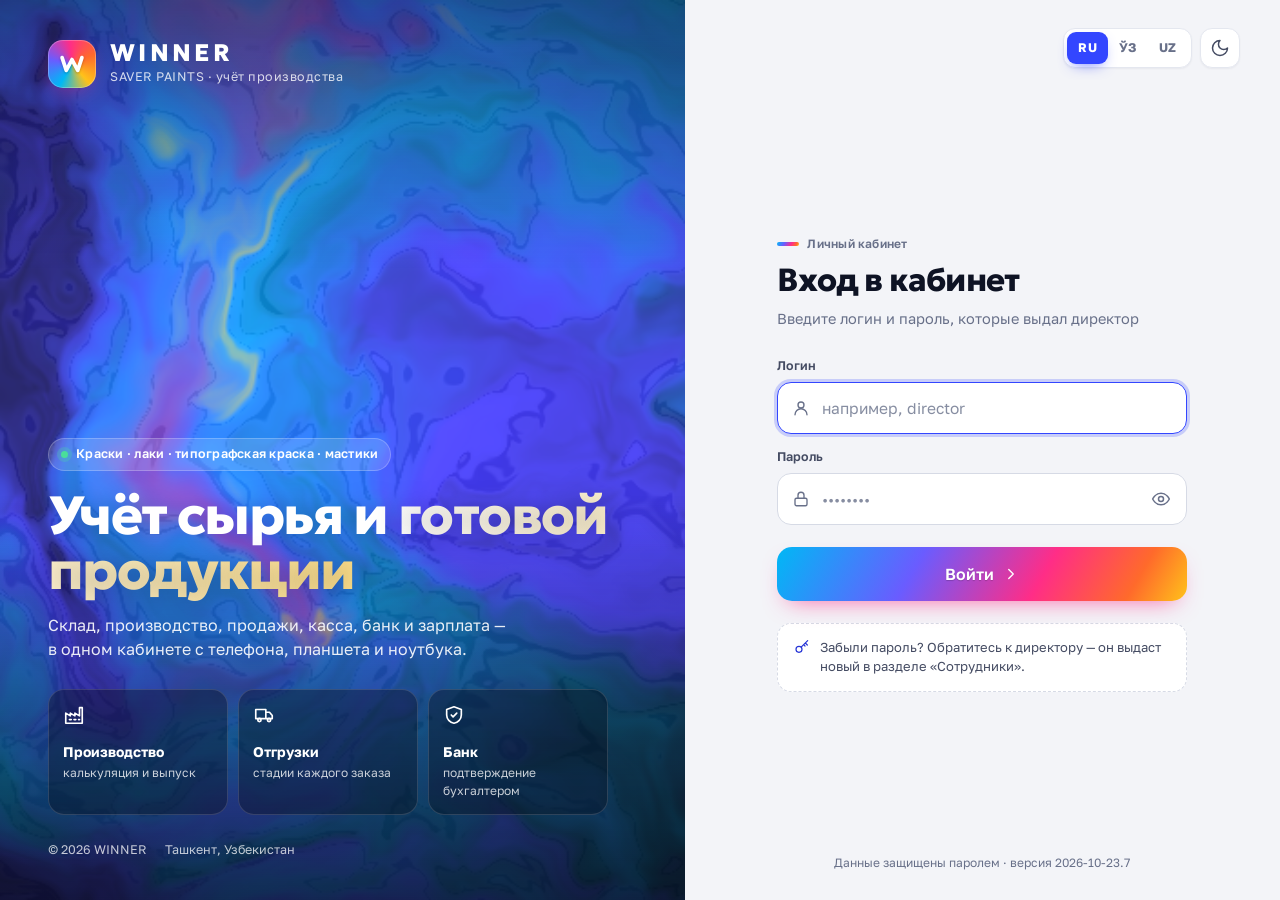
==== commit 6883100f: "Раунд 3 по ТЗ: права ролей, списание брака, долги поставщикам - Администрирование: директор настраив" ====
--- a/index.html
+++ b/index.html
@@ -10,16 +10,16 @@
   <script>(function(){try{var t=localStorage.getItem('wn.theme');if(!t)t=matchMedia('(prefers-color-scheme: dark)').matches?'dark':'light';document.documentElement.dataset.theme=t;}catch(e){document.documentElement.dataset.theme='light';}})();</script>
   <link rel="preload" href="assets/fonts/golos-cyr.woff2" as="font" type="font/woff2" crossorigin>
   <link rel="preload" href="assets/fonts/geologica-cyr.woff2" as="font" type="font/woff2" crossorigin>
-  <link rel="stylesheet" href="assets/css/app.css?v=7">
-  <link rel="stylesheet" href="assets/css/login.css?v=7">
+  <link rel="stylesheet" href="assets/css/app.css?v=8">
+  <link rel="stylesheet" href="assets/css/login.css?v=8">
 </head>
 <body>
   <div id="root"></div>
-  <script src="assets/js/i18n.js?v=7"></script>
-  <script src="assets/js/i18n-dict.js?v=7"></script>
-  <script src="assets/js/core.js?v=7"></script>
-  <script src="assets/js/ui.js?v=7"></script>
-  <script src="assets/js/data.js?v=7"></script>
-  <script src="assets/js/login.js?v=7"></script>
+  <script src="assets/js/i18n.js?v=8"></script>
+  <script src="assets/js/i18n-dict.js?v=8"></script>
+  <script src="assets/js/core.js?v=8"></script>
+  <script src="assets/js/ui.js?v=8"></script>
+  <script src="assets/js/data.js?v=8"></script>
+  <script src="assets/js/login.js?v=8"></script>
 </body>
 </html>
--- a/assets/css/app.css
+++ b/assets/css/app.css
@@ -488,6 +488,7 @@
 .inp.num { text-align: right; font-variant-numeric: tabular-nums; }
 .inp-wrap { position: relative; display: flex; align-items: center; }
 .inp-wrap .inp { padding-left: 38px; }
+.inp-wrap.has-suffix:not(:has(> .ic)) .inp { padding-left: 13px; }
 .inp-wrap > .ic { position: absolute; left: 12px; color: var(--muted); width: 18px; height: 18px; pointer-events: none; }
 .inp-wrap .suffix { position: absolute; right: 12px; font-size: 13px; color: var(--muted); pointer-events: none; }
 .inp-wrap.has-suffix .inp { padding-right: 52px; }
@@ -886,6 +887,8 @@
 /* настройки */
 .set-row { display: grid; grid-template-columns: minmax(0, 260px) minmax(0, 1fr); gap: 20px; padding: 20px 0; border-bottom: 1px solid var(--line); }
 .set-row:last-child { border-bottom: 0; }
+.role-perm { padding: 14px 16px; border: 1px solid var(--line); border-radius: 14px; background: var(--surface-2, transparent); }
+.role-perm + .role-perm { margin-top: -6px; }
 .set-row h4 { font-size: 15px; font-weight: 650; }
 .set-row p { color: var(--muted); font-size: 13px; margin-top: 4px; }
 .savebar {
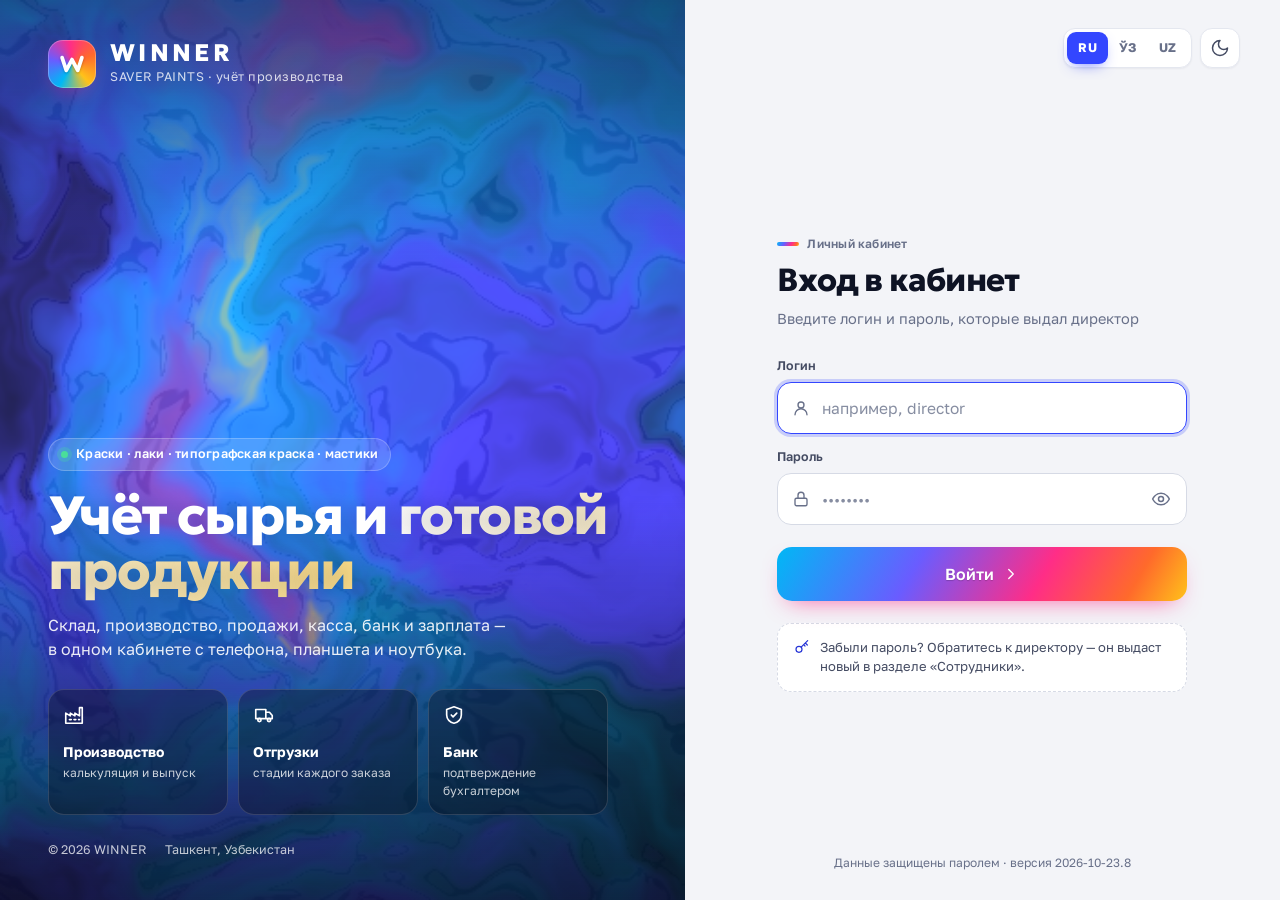
==== commit f2c8e86a: "Выгрузка отчётов в настоящий Excel (.xlsx) - Отчёты, история продаж, долги по отгрузке, движение по " ====
--- a/index.html
+++ b/index.html
@@ -10,16 +10,16 @@
   <script>(function(){try{var t=localStorage.getItem('wn.theme');if(!t)t=matchMedia('(prefers-color-scheme: dark)').matches?'dark':'light';document.documentElement.dataset.theme=t;}catch(e){document.documentElement.dataset.theme='light';}})();</script>
   <link rel="preload" href="assets/fonts/golos-cyr.woff2" as="font" type="font/woff2" crossorigin>
   <link rel="preload" href="assets/fonts/geologica-cyr.woff2" as="font" type="font/woff2" crossorigin>
-  <link rel="stylesheet" href="assets/css/app.css?v=8">
-  <link rel="stylesheet" href="assets/css/login.css?v=8">
+  <link rel="stylesheet" href="assets/css/app.css?v=9">
+  <link rel="stylesheet" href="assets/css/login.css?v=9">
 </head>
 <body>
   <div id="root"></div>
-  <script src="assets/js/i18n.js?v=8"></script>
-  <script src="assets/js/i18n-dict.js?v=8"></script>
-  <script src="assets/js/core.js?v=8"></script>
-  <script src="assets/js/ui.js?v=8"></script>
-  <script src="assets/js/data.js?v=8"></script>
-  <script src="assets/js/login.js?v=8"></script>
+  <script src="assets/js/i18n.js?v=9"></script>
+  <script src="assets/js/i18n-dict.js?v=9"></script>
+  <script src="assets/js/core.js?v=9"></script>
+  <script src="assets/js/ui.js?v=9"></script>
+  <script src="assets/js/data.js?v=9"></script>
+  <script src="assets/js/login.js?v=9"></script>
 </body>
 </html>
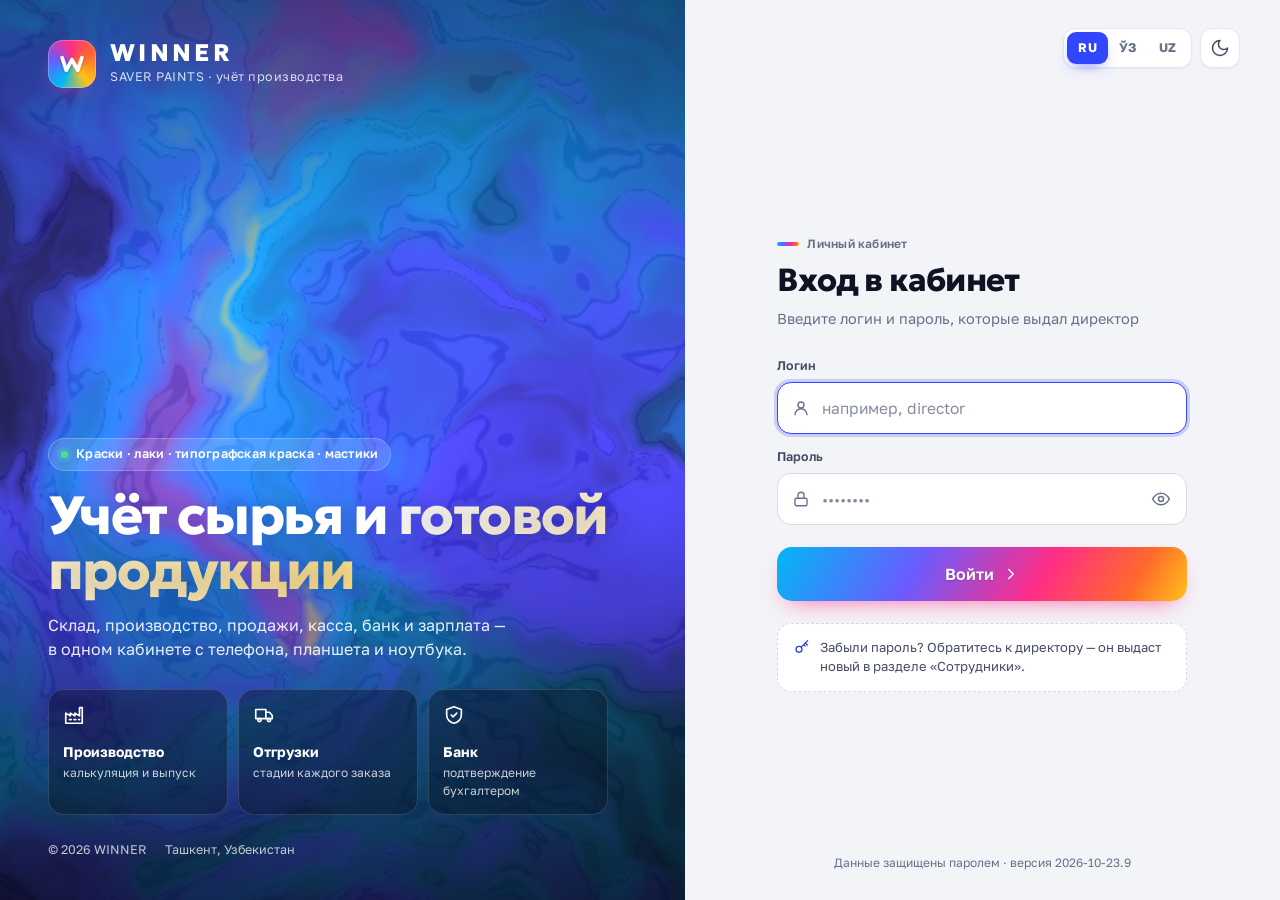
==== commit 371580d1: "Отгрузка в долг только постоянным клиентам (ответ заказчика) - Заказ по телефону уходит «В путь» без" ====
--- a/index.html
+++ b/index.html
@@ -10,16 +10,16 @@
   <script>(function(){try{var t=localStorage.getItem('wn.theme');if(!t)t=matchMedia('(prefers-color-scheme: dark)').matches?'dark':'light';document.documentElement.dataset.theme=t;}catch(e){document.documentElement.dataset.theme='light';}})();</script>
   <link rel="preload" href="assets/fonts/golos-cyr.woff2" as="font" type="font/woff2" crossorigin>
   <link rel="preload" href="assets/fonts/geologica-cyr.woff2" as="font" type="font/woff2" crossorigin>
-  <link rel="stylesheet" href="assets/css/app.css?v=9">
-  <link rel="stylesheet" href="assets/css/login.css?v=9">
+  <link rel="stylesheet" href="assets/css/app.css?v=10">
+  <link rel="stylesheet" href="assets/css/login.css?v=10">
 </head>
 <body>
   <div id="root"></div>
-  <script src="assets/js/i18n.js?v=9"></script>
-  <script src="assets/js/i18n-dict.js?v=9"></script>
-  <script src="assets/js/core.js?v=9"></script>
-  <script src="assets/js/ui.js?v=9"></script>
-  <script src="assets/js/data.js?v=9"></script>
-  <script src="assets/js/login.js?v=9"></script>
+  <script src="assets/js/i18n.js?v=10"></script>
+  <script src="assets/js/i18n-dict.js?v=10"></script>
+  <script src="assets/js/core.js?v=10"></script>
+  <script src="assets/js/ui.js?v=10"></script>
+  <script src="assets/js/data.js?v=10"></script>
+  <script src="assets/js/login.js?v=10"></script>
 </body>
 </html>
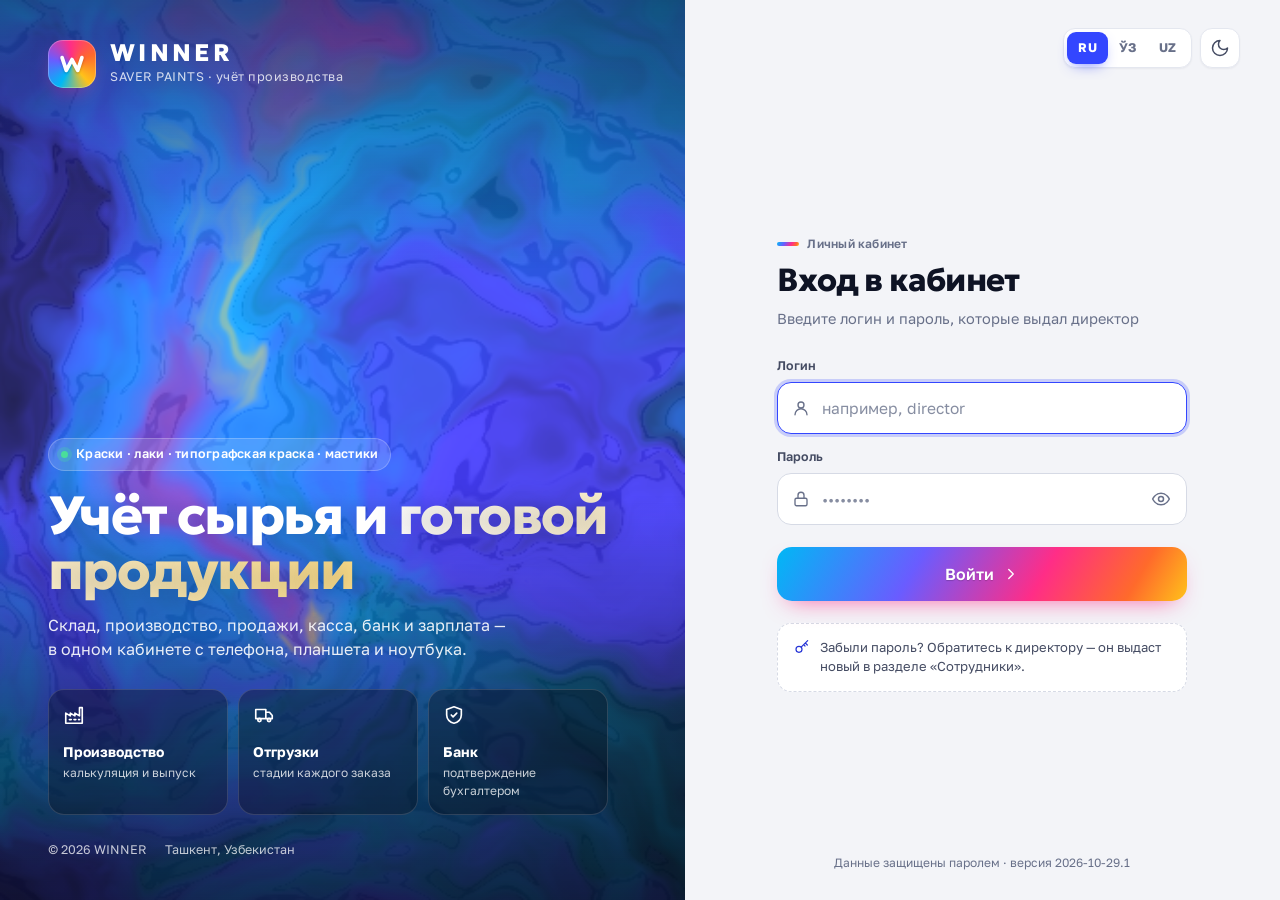
==== commit 0745c459: "Пилот спокойного вида на Сводке и в меню (?ui=calm) - Новый файл calm.css: нейтральный фон, один акц" ====
--- a/index.html
+++ b/index.html
@@ -10,16 +10,16 @@
   <script>(function(){try{var t=localStorage.getItem('wn.theme');if(!t)t=matchMedia('(prefers-color-scheme: dark)').matches?'dark':'light';document.documentElement.dataset.theme=t;}catch(e){document.documentElement.dataset.theme='light';}})();</script>
   <link rel="preload" href="assets/fonts/golos-cyr.woff2" as="font" type="font/woff2" crossorigin>
   <link rel="preload" href="assets/fonts/geologica-cyr.woff2" as="font" type="font/woff2" crossorigin>
-  <link rel="stylesheet" href="assets/css/app.css?v=10">
-  <link rel="stylesheet" href="assets/css/login.css?v=10">
+  <link rel="stylesheet" href="assets/css/app.css?v=11">
+  <link rel="stylesheet" href="assets/css/login.css?v=11">
 </head>
 <body>
   <div id="root"></div>
-  <script src="assets/js/i18n.js?v=10"></script>
-  <script src="assets/js/i18n-dict.js?v=10"></script>
-  <script src="assets/js/core.js?v=10"></script>
-  <script src="assets/js/ui.js?v=10"></script>
-  <script src="assets/js/data.js?v=10"></script>
-  <script src="assets/js/login.js?v=10"></script>
+  <script src="assets/js/i18n.js?v=11"></script>
+  <script src="assets/js/i18n-dict.js?v=11"></script>
+  <script src="assets/js/core.js?v=11"></script>
+  <script src="assets/js/ui.js?v=11"></script>
+  <script src="assets/js/data.js?v=11"></script>
+  <script src="assets/js/login.js?v=11"></script>
 </body>
 </html>
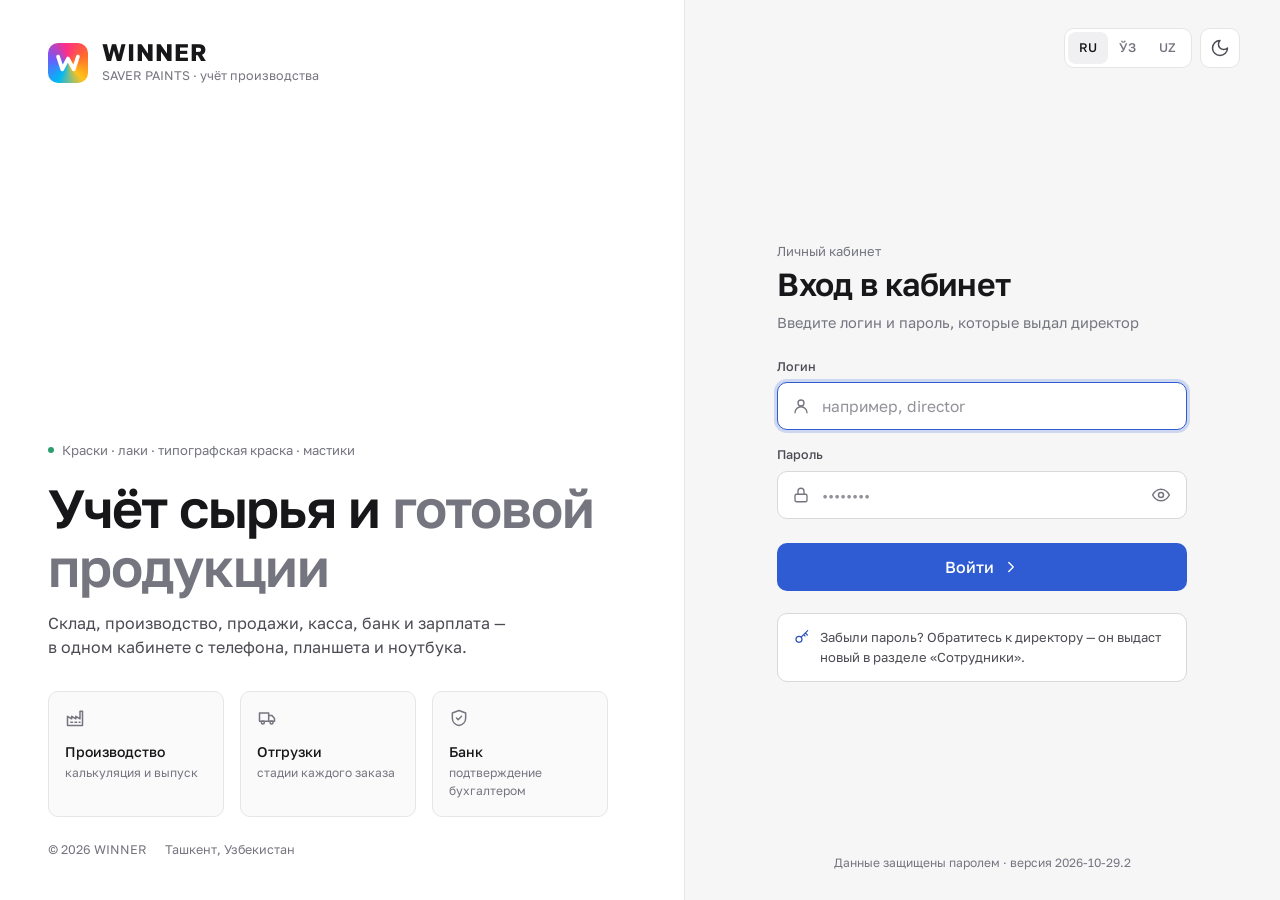
==== commit abe47d82: "Спокойный вид — основной во всех разделах - calm.css включён по умолчанию (в программе и на входе); " ====
--- a/index.html
+++ b/index.html
@@ -10,16 +10,19 @@
   <script>(function(){try{var t=localStorage.getItem('wn.theme');if(!t)t=matchMedia('(prefers-color-scheme: dark)').matches?'dark':'light';document.documentElement.dataset.theme=t;}catch(e){document.documentElement.dataset.theme='light';}})();</script>
   <link rel="preload" href="assets/fonts/golos-cyr.woff2" as="font" type="font/woff2" crossorigin>
   <link rel="preload" href="assets/fonts/geologica-cyr.woff2" as="font" type="font/woff2" crossorigin>
-  <link rel="stylesheet" href="assets/css/app.css?v=11">
-  <link rel="stylesheet" href="assets/css/login.css?v=11">
+  <!-- спокойный вид — основной; ?ui=classic возвращает прежний -->
+  <script>(function(){var c=true;try{var u=new URLSearchParams(location.search).get('ui');if(u)localStorage.setItem('wn.ui',u);c=localStorage.getItem('wn.ui')!=='classic';}catch(e){}if(c)document.documentElement.classList.add('ui-calm');})();</script>
+  <link rel="stylesheet" href="assets/css/app.css?v=12">
+  <link rel="stylesheet" href="assets/css/login.css?v=12">
+  <link rel="stylesheet" href="assets/css/calm.css?v=12">
 </head>
 <body>
   <div id="root"></div>
-  <script src="assets/js/i18n.js?v=11"></script>
-  <script src="assets/js/i18n-dict.js?v=11"></script>
-  <script src="assets/js/core.js?v=11"></script>
-  <script src="assets/js/ui.js?v=11"></script>
-  <script src="assets/js/data.js?v=11"></script>
-  <script src="assets/js/login.js?v=11"></script>
+  <script src="assets/js/i18n.js?v=12"></script>
+  <script src="assets/js/i18n-dict.js?v=12"></script>
+  <script src="assets/js/core.js?v=12"></script>
+  <script src="assets/js/ui.js?v=12"></script>
+  <script src="assets/js/data.js?v=12"></script>
+  <script src="assets/js/login.js?v=12"></script>
 </body>
 </html>
--- a/assets/css/app.css
+++ b/assets/css/app.css
@@ -798,6 +798,8 @@
 .kcard b { display: block; margin: 6px 0 2px; font-size: 14px; }
 .kcard .kc-meta { font-size: 12.5px; color: var(--text-2); display: flex; flex-direction: column; gap: 2px; }
 .kcard .kc-foot { display: flex; align-items: center; justify-content: space-between; margin-top: 10px; gap: 6px 8px; flex-wrap: wrap; }
+/* кнопка «Дальше: …» — длинная стадия переносится, а не вылезает за карточку */
+.kcard .btn.block { white-space: normal; height: auto; min-height: 32px; padding: 6px 10px; line-height: 1.25; text-align: center; }
 
 /* степпер стадий */
 .stepper { display: flex; gap: 0; margin: 4px 0 6px; }
--- a/assets/css/calm.css
+++ b/assets/css/calm.css
@@ -0,0 +1,448 @@
+/* =========================================================================
+   Спокойный вид («calm») — основной вид программы.
+   Включён классом html.ui-calm; прежний вид — ссылкой ?ui=classic (обратно — ?ui=calm).
+   Логику не трогает: только цвет, шрифт, отступы, бейджи, графики, радиусы и тени.
+   Правила вида:
+   - фон нейтральный, карточки на тон светлее, граница 1px, теней нет;
+   - один акцент (синий) — только активный пункт, главное значение, основная кнопка;
+   - один шрифт (Golos Text), цифры табличные;
+   - отступы по сетке 4/8 px, радиус один — 10 px;
+   - счётчики — цифры без плашек: серые, красные — только где нужно действие;
+   - статусы — цветная точка и обычный текст, без цветного фона;
+   - графики — тонкая линия без заливки, тонкие прямые полосы.
+   Градиент остаётся только в логотипе: это фирменный знак.
+   ========================================================================= */
+
+html.ui-calm {
+  --font-d: var(--font);
+
+  --bg: #f6f6f7;
+  --surface: #ffffff;
+  --surface-2: #fafafb;
+  --surface-3: #f0f0f2;
+  --line: #e6e6e9;
+  --line-2: #d8d8dd;
+  --text: #17171a;
+  --text-2: #4b4b53;
+  --muted: #75757f;
+
+  --brand: #2f5bd3;
+  --brand-2: #284fbb;
+  --brand-soft: #edf1fb;
+  --brand-ink: #2a50bd;
+
+  --ok: #1f7a55;   --ok-bg: #edf6f1;   --ok-dot: #2f9e6e;
+  --warn: #8f5a12; --warn-bg: #f8f1e6; --warn-dot: #d39436;
+  --bad: #b3333a;  --bad-bg: #f9ecec;  --bad-dot: #d4555b;
+  --info: #2a50bd; --info-bg: #edf1fb; --info-dot: #4a72d6;
+  --vio: #5f55a8;  --vio-bg: #f1f0f8;
+  --badge: var(--bad);
+
+  /* спокойная палитра графиков */
+  --s1: #4a72d6; --s2: #c98a4b; --s3: #3f9a72;
+
+  --side: var(--surface);
+  --side-2: var(--surface);
+  --side-line: var(--line);
+  --side-text: var(--text-2);
+  --side-muted: var(--muted);
+
+  --r-xs: 10px; --r-sm: 10px; --r: 10px; --r-lg: 10px; --r-xl: 10px;
+  --sh-1: none;
+  --sh-2: none;
+  --sh-3: 0 12px 32px -12px rgba(0, 0, 0, .18); /* только у всплывающих слоёв */
+  --ring: 0 0 0 3px rgba(47, 91, 211, .2);
+}
+html.ui-calm[data-theme="dark"] {
+  --bg: #0e0e10;
+  --surface: #161619;
+  --surface-2: #19191d;
+  --surface-3: #202025;
+  --line: #27272d;
+  --line-2: #323239;
+  --text: #ececef;
+  --text-2: #b6b6be;
+  --muted: #868690;
+
+  /* кнопка с белым текстом — тёмнее; акцентный текст на тёмном фоне — светлее (brand-ink) */
+  --brand: #4a6fd6;
+  --brand-2: #5a7ee0;
+  --brand-soft: rgba(123, 156, 255, .12);
+  --brand-ink: #a3b8ff;
+
+  --ok: #6cc59c;   --ok-bg: rgba(63, 154, 114, .14);  --ok-dot: #4fb385;
+  --warn: #e0b072; --warn-bg: rgba(211, 148, 54, .14); --warn-dot: #d39a4a;
+  --bad: #f08a8f;  --bad-bg: rgba(212, 85, 91, .15);  --bad-dot: #e0676d;
+  --info: #a9bdff; --info-bg: rgba(123, 156, 255, .14);
+  --vio: #b3a9e6;  --vio-bg: rgba(140, 125, 210, .15);
+
+  --s1: #6f95e8; --s2: #d39a5c; --s3: #5bb08a;
+  --sh-3: 0 12px 32px -12px rgba(0, 0, 0, .6);
+  --ring: 0 0 0 3px rgba(123, 156, 255, .3);
+}
+
+/* ---------- меню слева ---------- */
+html.ui-calm .side { background: var(--surface); color: var(--text-2); border-right: 1px solid var(--line); }
+html.ui-calm .side::after { display: none; }
+html.ui-calm .side-head { padding: 16px 16px 12px; min-height: 72px; }
+html.ui-calm .logo-mark { width: 40px; height: 40px; border-radius: 10px; box-shadow: none; }
+html.ui-calm .logo-mark svg { filter: none; }
+html.ui-calm .logo-text b { color: var(--text); font-weight: 700; letter-spacing: .04em; font-size: 17px; }
+html.ui-calm .logo-text span { letter-spacing: 0; }
+html.ui-calm .side-collapse { border-radius: 8px; background: transparent; }
+html.ui-calm .side-collapse:hover { color: var(--text); background: var(--surface-3); }
+html.ui-calm .side-nav { padding: 8px 12px 16px; }
+html.ui-calm .nav-group { margin-top: 16px; }
+html.ui-calm .nav-group:first-child { margin-top: 0; }
+html.ui-calm .nav-label { font-size: 12px; font-weight: 500; letter-spacing: 0; text-transform: none; padding: 0 12px 4px; }
+html.ui-calm .nav-item { padding: 8px 12px; margin: 2px 0; border-radius: 8px; font-size: 14px; font-weight: 400; color: var(--text-2); }
+html.ui-calm .nav-item .ic { color: var(--muted); }
+html.ui-calm .nav-item:hover { background: var(--surface-3); color: var(--text); }
+html.ui-calm .nav-item:hover .ic { color: var(--text-2); }
+html.ui-calm .nav-item.active { background: var(--surface-3); box-shadow: none; color: var(--text); font-weight: 500; }
+html.ui-calm .nav-item.active .ic { color: var(--brand-ink); }
+html.ui-calm .nav-item.active::before { display: none; }
+/* счётчики: цифра без плашки; красная — только там, где ждут действия */
+html.ui-calm .nav-badge { min-width: 0; height: auto; padding: 0; background: none; box-shadow: none; color: var(--bad); font-size: 12px; font-weight: 500; }
+html.ui-calm .nav-badge.soft { background: none; color: var(--muted); }
+html.ui-calm .side-foot { padding: 12px; }
+html.ui-calm .me-card { border-radius: 10px; background: transparent; border-color: var(--line); }
+html.ui-calm .me-card:hover { background: var(--surface-3); }
+html.ui-calm .me-card .who b { color: var(--text); font-weight: 500; }
+html.ui-calm .side ::-webkit-scrollbar-thumb { background-color: color-mix(in srgb, var(--muted) 40%, transparent); }
+html.ui-calm .side .lang-switch.dark { background: var(--surface); border-color: var(--line); }
+html.ui-calm .side .lang-switch.dark button { color: var(--muted); }
+html.ui-calm .side .lang-switch.dark button.on { color: var(--text); }
+html.ui-calm .rail-tip { background: var(--text); color: var(--bg); border-radius: 8px; }
+html.ui-calm .shell.rail .nav-item.has-dot::after { background: var(--bad-dot); box-shadow: 0 0 0 2px var(--surface); }
+
+/* ---------- верхняя панель ---------- */
+html.ui-calm .icon-btn { border-radius: 10px; box-shadow: none; }
+html.ui-calm .icon-btn .dot { top: 8px; right: 8px; min-width: 0; width: 8px; height: 8px; padding: 0; font-size: 0; background: var(--bad-dot); box-shadow: 0 0 0 2px var(--surface); }
+html.ui-calm .lang-switch { border-radius: 10px; box-shadow: none; }
+html.ui-calm .lang-switch button { border-radius: 8px; font-weight: 500; letter-spacing: 0; }
+html.ui-calm .lang-switch button.on { color: var(--text); }
+html.ui-calm .lang-switch .pill { border-radius: 8px; background: var(--surface-3); box-shadow: none; }
+html.ui-calm .top-user { border-radius: 10px; box-shadow: none; }
+html.ui-calm .top-user b { font-weight: 500; }
+
+/* аватары — без градиента, нейтральный фон */
+html.ui-calm .avatar { background: var(--surface-3); color: var(--text-2); box-shadow: none; font-weight: 600; border-radius: 10px; }
+html.ui-calm .avatar.sm, html.ui-calm .top-user .avatar { border-radius: 8px; }
+
+/* ---------- заголовок страницы ---------- */
+html.ui-calm .page-head { margin: 8px 0 24px; }
+html.ui-calm .page-head h1 { font-size: 28px; font-weight: 600; letter-spacing: -.01em; }
+html.ui-calm .page-head h1 .yr { color: var(--muted); font-weight: 400; }
+html.ui-calm .h-eyebrow { font-size: 13px; font-weight: 400; letter-spacing: 0; margin-bottom: 4px; }
+html.ui-calm .h-eyebrow i { display: none; }
+
+/* ---------- кнопки ---------- */
+html.ui-calm .btn { border-radius: 10px; box-shadow: none; font-weight: 500; }
+html.ui-calm .btn.primary { box-shadow: none; }
+html.ui-calm .btn.paint { background: var(--brand); box-shadow: none; text-shadow: none; }
+html.ui-calm .btn.paint:hover { filter: none; background: var(--brand-2); }
+
+/* ---------- карточки и показатели ---------- */
+html.ui-calm .card { border-radius: 10px; box-shadow: none; }
+/* шапка карточки одной высоты — с кнопкой и без (кнопка sm — 32 px) */
+html.ui-calm .card-head { padding: 20px 20px 0; min-height: 52px; }
+html.ui-calm .card-head h3 { font-size: 15px; font-weight: 600; }
+html.ui-calm .card-head .sub { font-size: 12px; }
+html.ui-calm .card-body { padding: 16px 20px 20px; }
+html.ui-calm .card-body.flush { padding: 16px 0 0; }
+html.ui-calm .card-pad { padding: 20px; }
+html.ui-calm .grid { gap: 16px; }
+
+html.ui-calm .kpis { gap: 16px; margin-bottom: 16px; }
+html.ui-calm .kpi { padding: 20px; border-radius: 10px; box-shadow: none; }
+html.ui-calm .kpi.link:hover { transform: none; box-shadow: none; border-color: var(--line-2); }
+html.ui-calm .kpi-top { gap: 8px; }
+html.ui-calm .kpi-ic, html.ui-calm .kpi-ic[class*="c-"] { width: 20px; height: 20px; border-radius: 0; background: none; color: var(--muted); }
+html.ui-calm .kpi-ic .ic { width: 18px; height: 18px; }
+html.ui-calm .kpi-label { font-size: 13px; font-weight: 400; color: var(--text-2); }
+html.ui-calm .kpi-val { font-size: 24px; font-weight: 600; letter-spacing: -.01em; margin-top: 12px; }
+html.ui-calm .kpis.k5 .kpi-val { font-size: 22px; }
+html.ui-calm .kpi-val small { font-weight: 400; }
+html.ui-calm .kpi-foot { margin-top: 4px; font-size: 12px; }
+/* главная карточка — обычная, акцентом только число */
+html.ui-calm .kpi.hero { background: var(--surface); color: var(--text); border: 1px solid var(--line); box-shadow: none; }
+html.ui-calm .kpi.hero .kpi-label { color: var(--text-2); }
+html.ui-calm .kpi.hero .kpi-foot { color: var(--muted); }
+html.ui-calm .kpi.hero .kpi-ic { background: none; color: var(--brand-ink); }
+html.ui-calm .kpi.hero .kpi-val { color: var(--brand-ink); }
+html.ui-calm .kpi.hero .kpi-val small { color: var(--muted); }
+/* тренд — сухим текстом */
+html.ui-calm .trend { font-weight: 500; font-variant-numeric: tabular-nums; }
+html.ui-calm .trend.up { color: var(--ok); }
+html.ui-calm .trend.down { color: var(--bad); }
+
+/* ---------- статусы: точка и текст, без цветного фона ---------- */
+html.ui-calm .badge { height: auto; padding: 0; background: none; border-radius: 0; color: var(--text-2); font-weight: 500; gap: 6px; }
+html.ui-calm .badge::before { width: 6px; height: 6px; background: var(--muted); opacity: 1; }
+html.ui-calm .badge.ok::before { background: var(--ok-dot); }
+html.ui-calm .badge.warn::before { background: var(--warn-dot); }
+html.ui-calm .badge.bad::before { background: var(--bad-dot); }
+html.ui-calm .badge.info::before { background: var(--info-dot); }
+html.ui-calm .badge.vio::before { background: var(--s1); }
+html.ui-calm .badge.ok, html.ui-calm .badge.warn, html.ui-calm .badge.bad, html.ui-calm .badge.info, html.ui-calm .badge.vio { background: none; color: var(--text-2); }
+html.ui-calm .badge.plain { color: var(--muted); font-weight: 400; }
+
+/* вкладки и сегменты (общие элементы, чтобы меню и Сводка не расходились с остальным) */
+html.ui-calm .tabs .ink { height: 2px; border-radius: 0; background: var(--brand); }
+html.ui-calm .tab { font-weight: 500; }
+html.ui-calm .tab .cnt, html.ui-calm .tab.on .cnt { background: none; color: var(--muted); padding: 0; font-weight: 500; }
+html.ui-calm .tab .cnt.hot { background: none; color: var(--bad); font-weight: 500; }
+html.ui-calm .seg { border-radius: 10px; }
+html.ui-calm .seg button { border-radius: 8px; font-weight: 500; }
+html.ui-calm .seg button.on { box-shadow: none; border: 1px solid var(--line); }
+html.ui-calm .seg button .cnt, html.ui-calm .seg button.on .cnt { background: none; color: var(--muted); padding: 0; }
+
+/* ---------- таблицы и списки ---------- */
+html.ui-calm .tbl th { font-weight: 500; letter-spacing: 0; background: var(--surface); }
+html.ui-calm .list-row { padding: 12px 0; }
+html.ui-calm .list-row .lr-main b { font-weight: 500; }
+html.ui-calm .money { font-weight: 500; }
+html.ui-calm .thumb { border-radius: 8px; }
+
+/* ---------- графики: тонкие линии, без заливки и «таблеток» ---------- */
+html.ui-calm .chart[data-chart="area"] svg > path:not(.ln) { display: none; }
+html.ui-calm .chart .ln { stroke-width: 1.5; stroke: var(--s1); }
+html.ui-calm .chart .grid-l { stroke: var(--line); }
+html.ui-calm .chart-tip { border-radius: 8px; }
+html.ui-calm .chart-tip b { font-weight: 600; }
+html.ui-calm .donut-wrap svg circle { stroke-width: 12; }
+html.ui-calm .donut-center b { font-weight: 600; }
+html.ui-calm .legend i { width: 8px; height: 8px; border-radius: 50%; }
+html.ui-calm .bar { height: 4px; border-radius: 1px; }
+html.ui-calm .bar > i { border-radius: 1px; }
+html.ui-calm .hbar .bar { height: 4px; margin-bottom: 12px; }
+html.ui-calm .hbar .bar > i { background: var(--s1) !important; }
+html.ui-calm .hbar .hb-name { font-weight: 400; }
+html.ui-calm .hbar .hb-val { font-weight: 500; }
+
+/* ---------- фильтр даты ---------- */
+html.ui-calm .dfp { border-radius: 10px; }
+html.ui-calm .dfp-presets button { font-weight: 500; border-radius: 8px; }
+html.ui-calm .dfp .cal-days button { border-radius: 8px; }
+
+/* ---------- телефон: нижнее меню — в тон интерфейса ---------- */
+@media (max-width: 1100px) {
+  html.ui-calm .bnav { background: var(--surface); border: 1px solid var(--line); border-radius: 12px; box-shadow: 0 4px 16px -8px rgba(0, 0, 0, .12); }
+  html.ui-calm .bnav button { color: var(--muted); border-radius: 8px; font-weight: 500; }
+  html.ui-calm .bnav button.on { color: var(--text); background: var(--surface-3); }
+  html.ui-calm .bnav button.on .ic { color: var(--brand-ink); }
+  html.ui-calm .bnav button .b-dot { background: var(--bad-dot); }
+}
+
+/* =========================================================================
+   Остальные разделы: формы, окна, таблицы, всплывающие слои
+   ========================================================================= */
+html.ui-calm .btn.sm { border-radius: 8px; }
+html.ui-calm .btn.lg { border-radius: 10px; }
+html.ui-calm .btn.ok { background: #2f7d5b; }
+html.ui-calm .btn.ok:hover { background: #276b4e; }
+html.ui-calm .btn.danger.solid { background: #b3333a; }
+html.ui-calm .act button { border-radius: 8px; }
+
+html.ui-calm .field > label, html.ui-calm .label { font-weight: 500; }
+html.ui-calm .inp { border-radius: 10px; }
+html.ui-calm .inp.sm { border-radius: 8px; }
+html.ui-calm .inp:hover { border-color: var(--line-2); }
+html.ui-calm .form-grid { gap: 16px; }
+html.ui-calm .form-sec { font-weight: 600; margin: 8px 0 0; }
+html.ui-calm .chip-pick span { border-radius: 8px; font-weight: 500; }
+html.ui-calm .toolbar { gap: 8px; margin-bottom: 16px; }
+html.ui-calm .tag { border-radius: 6px; font-weight: 500; }
+html.ui-calm .tag.brand { background: var(--surface-3); color: var(--text-2); } /* роли и разделы — без акцента */
+/* выбранный язык и тема в профиле — рамкой, без свечения */
+html.ui-calm .kpi.link[style*="--ring"] { box-shadow: none !important; }
+
+html.ui-calm .tbl th { padding: 12px; }
+html.ui-calm .tbl td { padding: 12px; }
+html.ui-calm .tbl th:first-child, html.ui-calm .tbl td:first-child, html.ui-calm .tbl tfoot td:first-child { padding-left: 20px; }
+html.ui-calm .tbl th:last-child, html.ui-calm .tbl td:last-child { padding-right: 20px; }
+html.ui-calm .tbl tfoot td { font-weight: 600; padding: 12px; }
+html.ui-calm .tbl tr.row-warn td { background: color-mix(in srgb, var(--warn-bg) 40%, transparent); }
+html.ui-calm .tbl tr.row-bad td { background: color-mix(in srgb, var(--bad-bg) 40%, transparent); }
+html.ui-calm .cell-main { font-weight: 500; }
+html.ui-calm .tbl-foot { padding: 12px 20px; }
+
+html.ui-calm .empty { padding: 48px 24px; }
+html.ui-calm .empty .em-ic { width: 48px; height: 48px; border-radius: 10px; }
+html.ui-calm .empty .em-ic::after { display: none; }
+html.ui-calm .empty .em-ic .ic { width: 24px; height: 24px; }
+html.ui-calm .empty b { font-weight: 500; }
+
+/* окна */
+html.ui-calm .overlay, html.ui-calm .dfp-back, html.ui-calm .scrim { background: rgba(0, 0, 0, .4); }
+html.ui-calm .modal { border-radius: 10px; }
+html.ui-calm .modal-head { padding: 20px 24px 16px; }
+html.ui-calm .modal-head .m-ic, html.ui-calm .modal-head .m-ic.ok { width: 40px; height: 40px; border-radius: 10px; background: var(--surface-3); color: var(--text-2); }
+html.ui-calm .modal-head .m-ic.bad { background: var(--surface-3); color: var(--bad); }
+html.ui-calm .modal-head h3 { font-weight: 600; }
+html.ui-calm .modal-body { padding: 8px 24px 24px; }
+html.ui-calm .modal-foot { padding: 16px 24px; background: var(--surface); gap: 8px; }
+html.ui-calm .drawer .modal-body { padding-top: 8px; }
+
+/* всплывающие меню, выпадающие списки, календарь */
+html.ui-calm .pop { border-radius: 10px; }
+html.ui-calm .pop-title { font-weight: 600; }
+html.ui-calm .pop-item { border-radius: 8px; }
+html.ui-calm .pop-item .pi-ic, html.ui-calm .pop-item .pi-ic.warn, html.ui-calm .pop-item .pi-ic.bad, html.ui-calm .pop-item .pi-ic.info { border-radius: 8px; background: var(--surface-3); }
+html.ui-calm .pop-item .pi-ic.warn { color: var(--warn); }
+html.ui-calm .pop-item .pi-ic.bad { color: var(--bad); }
+html.ui-calm .pop-item .pi-ic.info { color: var(--info); }
+html.ui-calm .dd-menu { border-radius: 10px; }
+html.ui-calm .dd-opt { border-radius: 8px; }
+html.ui-calm .dd-opt.sel { font-weight: 500; }
+html.ui-calm .cal { border-radius: 10px; }
+html.ui-calm .cal-title { font-weight: 600; border-radius: 8px; }
+html.ui-calm .cal-nav { border-radius: 8px; }
+html.ui-calm .cal-wd span { font-weight: 500; }
+html.ui-calm .cal-days button { border-radius: 8px; font-weight: 400; }
+html.ui-calm .cal-days button.today { font-weight: 600; }
+html.ui-calm .cal-days button.on { box-shadow: none; }
+html.ui-calm .cal-months button { border-radius: 8px; font-weight: 500; }
+html.ui-calm .cal-foot button { font-weight: 500; border-radius: 8px; }
+html.ui-calm .dfp-sel { font-weight: 500; }
+
+/* уведомления, панель сохранения, баннер обновления — нейтральный тёмный слой в обеих темах */
+html.ui-calm .toast, html.ui-calm .savebar, html.ui-calm .update-bar { background: #1d1d21; color: #f1f1f3; border: 1px solid rgba(255, 255, 255, .06); border-radius: 10px; }
+html.ui-calm .toast .t-ic, html.ui-calm .toast.err .t-ic, html.ui-calm .toast.warn .t-ic, html.ui-calm .toast.info .t-ic { background: none; width: 20px; height: 20px; }
+html.ui-calm .toast .t-ic { color: #6cc59c; }
+html.ui-calm .toast.err .t-ic { color: #f08a8f; }
+html.ui-calm .toast.warn .t-ic { color: #e0b072; }
+html.ui-calm .toast.info .t-ic { color: #a3b8ff; }
+html.ui-calm .savebar .ic { color: #e0b072; }
+html.ui-calm .cmdk .grp { font-size: 12px; font-weight: 500; letter-spacing: 0; text-transform: none; }
+
+/* подсказки-плашки внутри разделов (порог, потребность, ждут подтверждения) — без цветной заливки */
+html.ui-calm .card[style*="--warn-bg"], html.ui-calm .card[style*="--info-bg"] { background: var(--surface) !important; border-color: var(--line) !important; }
+html.ui-calm .card[style*="--warn-bg"] > .ic:first-child { color: var(--warn); }
+html.ui-calm .card[style*="--info-bg"] > .ic:first-child { color: var(--info); }
+html.ui-calm .card[style*="--warn-bg"] .kpi-ic[style] { background: none !important; color: var(--warn); }
+
+/* списки и мелочи */
+html.ui-calm .list-row.click { border-radius: 8px; }
+html.ui-calm .dot-s { width: 8px; height: 8px; border-radius: 50%; }
+html.ui-calm .chart .area { display: none; }
+html.ui-calm .pw-meter i { border-radius: 2px; height: 4px; }
+
+/* отгрузки: канбан и стадии заказа */
+html.ui-calm .kanban { gap: 16px; }
+html.ui-calm .kcol { border-radius: 10px; }
+html.ui-calm .kcol-head { font-weight: 600; }
+html.ui-calm .kcol-head .cnt { font-weight: 400; }
+html.ui-calm .kcard { border-radius: 8px; box-shadow: none; }
+html.ui-calm .kcard:hover { transform: none; box-shadow: none; border-color: var(--line-2); }
+html.ui-calm .kcard b { font-weight: 500; }
+html.ui-calm .step { font-weight: 500; }
+html.ui-calm .step::before { height: 2px; top: 14px; }
+html.ui-calm .step .st-dot { border-width: 1px; }
+html.ui-calm .step.cur .st-dot { box-shadow: none; }
+
+/* каталог */
+html.ui-calm .cat-chip { border-radius: 8px; font-weight: 500; }
+html.ui-calm .pcard { border-radius: 10px; box-shadow: none; }
+html.ui-calm .pcard:hover { transform: none; box-shadow: none; border-color: var(--line-2); }
+html.ui-calm .pcard .pname { font-weight: 500; }
+html.ui-calm .pcard .pprice { font-weight: 600; }
+html.ui-calm .pcard .pstock { border-top-style: solid; }
+/* отметки на фото — текст с цветной точкой на светлой подложке, без яркой заливки */
+html.ui-calm .flag, html.ui-calm .flag.nostock, html.ui-calm .flag.noship, html.ui-calm .flag.low { background: var(--surface); color: var(--text-2); border: 1px solid var(--line); border-radius: 6px; font-weight: 500; gap: 6px; }
+html.ui-calm .flag::before { content: ''; width: 6px; height: 6px; border-radius: 50%; background: var(--muted); flex: none; }
+html.ui-calm .flag.nostock::before { background: var(--bad-dot); }
+html.ui-calm .flag.noship::before, html.ui-calm .flag.low::before { background: var(--warn-dot); }
+html.ui-calm .split { gap: 16px; }
+html.ui-calm .pick { border-radius: 8px; }
+html.ui-calm .pick.on { background: var(--surface-3); }
+html.ui-calm .pick b { font-weight: 500; }
+
+/* сотрудники, профиль, настройки */
+html.ui-calm .person { padding: 20px; border-radius: 10px; box-shadow: none; }
+html.ui-calm .person .p-top b { font-weight: 500; }
+html.ui-calm .person .p-meta dd { font-weight: 500; }
+html.ui-calm .profile-hero { background: var(--surface); color: var(--text); border: 1px solid var(--line); border-radius: 10px; box-shadow: none; padding: 24px; gap: 24px; }
+html.ui-calm .profile-hero .avatar { box-shadow: none; background: var(--surface-3); color: var(--text-2); }
+html.ui-calm .profile-hero h2 { font-weight: 600; }
+html.ui-calm .profile-hero .ph-sub { opacity: 1; color: var(--muted); }
+html.ui-calm .profile-hero .tags .tag { background: var(--surface-3); color: var(--text-2); }
+html.ui-calm .profile-hero .ph-stat { background: var(--surface-2); border: 1px solid var(--line); border-radius: 10px; }
+html.ui-calm .profile-hero .ph-stat b { font-weight: 600; }
+html.ui-calm .profile-hero .ph-stat span { opacity: 1; color: var(--muted); }
+html.ui-calm .role-perm { border-radius: 10px; }
+html.ui-calm .set-row h4 { font-weight: 600; }
+
+/* документ на экране: без цветной полосы и капса */
+html.ui-calm .doc { border-radius: 10px; }
+html.ui-calm .doc-stripe { display: none; }
+html.ui-calm .doc .doc-head { border-bottom-width: 2px; }
+html.ui-calm .doc .parties b { text-transform: none; letter-spacing: 0; font-size: 12px; }
+
+/* планшет: точка уведомления в «рельсе» */
+@media (min-width: 721px) and (max-width: 1100px) {
+  html.ui-calm .shell:not(.rail-open) .nav-item.has-dot::after { background: var(--bad-dot); box-shadow: 0 0 0 2px var(--surface); }
+  html.ui-calm .shell.rail-open .side { box-shadow: 0 12px 32px -12px rgba(0, 0, 0, .25); }
+}
+/* телефон: поля поменьше, радиусы те же */
+@media (max-width: 720px) {
+  html.ui-calm .kpis { gap: 8px; }
+  html.ui-calm .kpi { padding: 16px; border-radius: 10px; }
+  html.ui-calm .kpi-val { font-size: 20px; margin-top: 8px; }
+  html.ui-calm .kpi.hero .kpi-val { font-size: 24px; }
+  html.ui-calm .card { border-radius: 10px; }
+  html.ui-calm .card-head { padding: 16px 16px 0; min-height: 48px; }
+  html.ui-calm .card-body { padding: 16px; }
+  html.ui-calm .card-pad { padding: 16px; }
+  html.ui-calm .page-head { margin: 8px 0 16px; }
+  html.ui-calm .page-head h1 { font-size: 24px; }
+  html.ui-calm .modal, html.ui-calm .modal.sm, html.ui-calm .modal.lg, html.ui-calm .modal.xl, html.ui-calm .drawer { border-radius: 12px 12px 0 0; }
+  html.ui-calm .modal-head { padding: 16px 16px 12px; }
+  html.ui-calm .modal-body { padding: 4px 16px 16px; }
+  html.ui-calm .modal-foot { padding: 12px 16px calc(12px + var(--safe-b)); }
+  html.ui-calm .dfp { border-radius: 12px; }
+  html.ui-calm .pcard { border-radius: 10px; }
+  html.ui-calm .sale-row, html.ui-calm .line-row { border-radius: 10px; }
+  html.ui-calm .tbl.stack tr { padding: 16px; }
+  html.ui-calm .tbl.stack td.w-act { border-top-style: solid; }
+  html.ui-calm .tbl.stack td.w-act .act button { border-radius: 8px; }
+  html.ui-calm .crumbs b { font-weight: 600; }
+}
+
+/* =========================================================================
+   Страница входа
+   ========================================================================= */
+html.ui-calm .art, html.ui-calm .art.no-gl { background: var(--surface); color: var(--text); border-right: 1px solid var(--line); }
+html.ui-calm .art canvas, html.ui-calm .art::after { display: none; }
+html.ui-calm .art-brand b { font-weight: 700; letter-spacing: .04em; color: var(--text); }
+html.ui-calm .art-brand span { opacity: 1; color: var(--muted); letter-spacing: 0; }
+html.ui-calm .art-copy .kicker { padding: 0; background: none; border: 0; border-radius: 0; color: var(--muted); font-weight: 400; letter-spacing: 0; font-size: 13px; }
+html.ui-calm .art-copy .kicker i { background: var(--ok-dot); box-shadow: none; width: 6px; height: 6px; }
+html.ui-calm .art-copy h1 { font-weight: 600; letter-spacing: -.02em; line-height: 1.1; text-shadow: none; }
+html.ui-calm .art-copy h1 em { background: none; -webkit-background-clip: border-box; background-clip: border-box; color: var(--muted); }
+html.ui-calm .art-copy p { opacity: 1; color: var(--text-2); }
+html.ui-calm .art-feats { gap: 16px; margin-top: 32px; }
+html.ui-calm .art-feat { padding: 16px; border-radius: 10px; background: var(--surface-2); border: 1px solid var(--line); }
+html.ui-calm .art-feat .ic { color: var(--muted); width: 20px; height: 20px; }
+html.ui-calm .art-feat b { font-weight: 500; margin-top: 8px; }
+html.ui-calm .art-feat span { opacity: 1; color: var(--muted); }
+html.ui-calm .art-foot { opacity: 1; color: var(--muted); margin-top: 24px; }
+html.ui-calm .art-tools .lang-switch { background: var(--surface); border-color: var(--line); }
+html.ui-calm .art-tools .lang-switch button { color: var(--muted); }
+html.ui-calm .art-tools .lang-switch button.on { color: var(--text); }
+html.ui-calm .art-tools .icon-btn { background: var(--surface); border-color: var(--line); color: var(--text-2); }
+html.ui-calm .auth-box h2 { font-weight: 600; letter-spacing: -.02em; }
+html.ui-calm .auth-box .lead { margin: 8px 0 24px; }
+html.ui-calm .auth-box .field + .field { margin-top: 16px; }
+html.ui-calm .auth-box .inp { height: 48px; border-radius: 10px; }
+html.ui-calm .auth-box .btn.lg { height: 48px; margin-top: 24px; border-radius: 10px; }
+html.ui-calm .eye { border-radius: 8px; }
+html.ui-calm .auth-err { border-radius: 10px; }
+html.ui-calm .auth-help { border-radius: 10px; border-style: solid; }
+html.ui-calm .auth-ok .ring { width: 64px; height: 64px; border-radius: 10px; background: var(--surface-3); color: var(--ok); }
+@media (max-width: 960px) {
+  html.ui-calm .art { min-height: 0; border-radius: 0; border-right: 0; border-bottom: 1px solid var(--line); }
+  html.ui-calm .art-copy { margin-top: 24px; }
+  html.ui-calm .art-copy h1 { font-size: 28px; }
+}
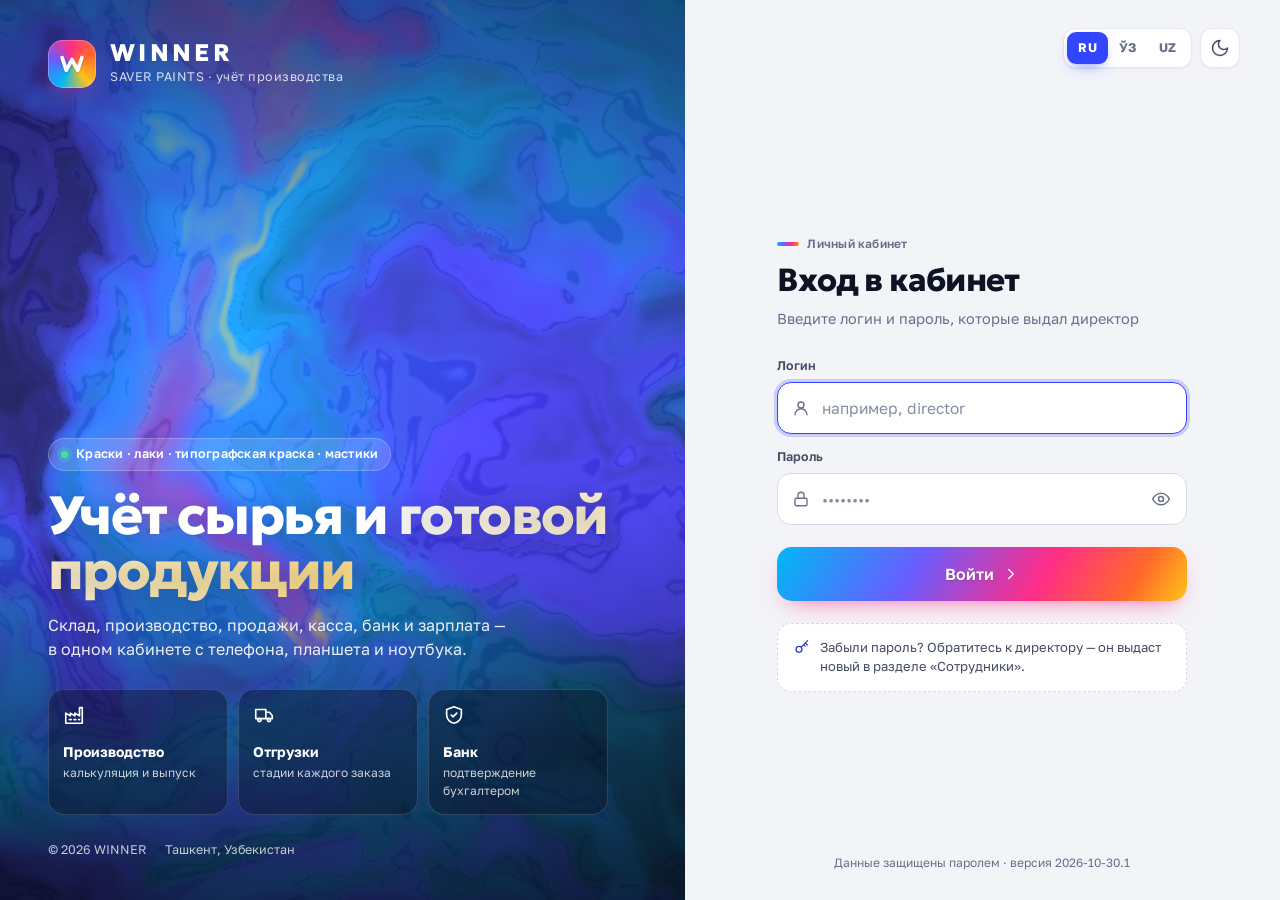
==== commit 89f6da46: "Вернул прежний вход с живым фоном Страница входа снова в прежнем виде: переливающийся фон из красок," ====
--- a/index.html
+++ b/index.html
@@ -10,19 +10,18 @@
   <script>(function(){try{var t=localStorage.getItem('wn.theme');if(!t)t=matchMedia('(prefers-color-scheme: dark)').matches?'dark':'light';document.documentElement.dataset.theme=t;}catch(e){document.documentElement.dataset.theme='light';}})();</script>
   <link rel="preload" href="assets/fonts/golos-cyr.woff2" as="font" type="font/woff2" crossorigin>
   <link rel="preload" href="assets/fonts/geologica-cyr.woff2" as="font" type="font/woff2" crossorigin>
-  <!-- спокойный вид — основной; ?ui=classic возвращает прежний -->
-  <script>(function(){var c=true;try{var u=new URLSearchParams(location.search).get('ui');if(u)localStorage.setItem('wn.ui',u);c=localStorage.getItem('wn.ui')!=='classic';}catch(e){}if(c)document.documentElement.classList.add('ui-calm');})();</script>
-  <link rel="stylesheet" href="assets/css/app.css?v=12">
-  <link rel="stylesheet" href="assets/css/login.css?v=12">
-  <link rel="stylesheet" href="assets/css/calm.css?v=12">
+  <!-- вход всегда с живым фоном; ?ui=classic / ?ui=calm только запоминается для кабинета -->
+  <script>(function(){try{var u=new URLSearchParams(location.search).get('ui');if(u)localStorage.setItem('wn.ui',u);}catch(e){}})();</script>
+  <link rel="stylesheet" href="assets/css/app.css?v=13">
+  <link rel="stylesheet" href="assets/css/login.css?v=13">
 </head>
 <body>
   <div id="root"></div>
-  <script src="assets/js/i18n.js?v=12"></script>
-  <script src="assets/js/i18n-dict.js?v=12"></script>
-  <script src="assets/js/core.js?v=12"></script>
-  <script src="assets/js/ui.js?v=12"></script>
-  <script src="assets/js/data.js?v=12"></script>
-  <script src="assets/js/login.js?v=12"></script>
+  <script src="assets/js/i18n.js?v=13"></script>
+  <script src="assets/js/i18n-dict.js?v=13"></script>
+  <script src="assets/js/core.js?v=13"></script>
+  <script src="assets/js/ui.js?v=13"></script>
+  <script src="assets/js/data.js?v=13"></script>
+  <script src="assets/js/login.js?v=13"></script>
 </body>
 </html>
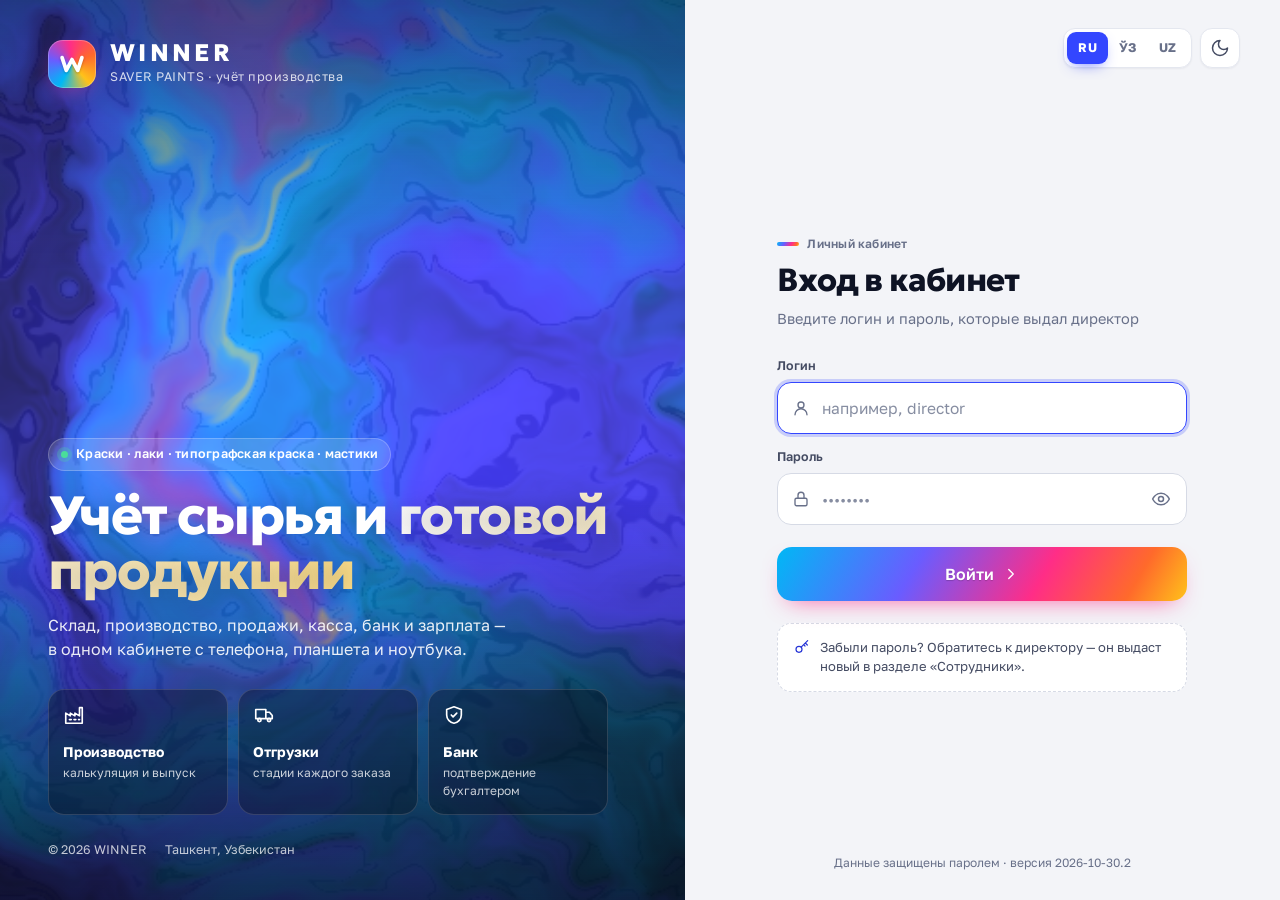
==== commit 311752ae: "Производство по ответам заказчика: списание при запуске, факт выпуска, средняя цена - сырьё списывае" ====
--- a/index.html
+++ b/index.html
@@ -12,16 +12,16 @@
   <link rel="preload" href="assets/fonts/geologica-cyr.woff2" as="font" type="font/woff2" crossorigin>
   <!-- вход всегда с живым фоном; ?ui=classic / ?ui=calm только запоминается для кабинета -->
   <script>(function(){try{var u=new URLSearchParams(location.search).get('ui');if(u)localStorage.setItem('wn.ui',u);}catch(e){}})();</script>
-  <link rel="stylesheet" href="assets/css/app.css?v=13">
-  <link rel="stylesheet" href="assets/css/login.css?v=13">
+  <link rel="stylesheet" href="assets/css/app.css?v=14">
+  <link rel="stylesheet" href="assets/css/login.css?v=14">
 </head>
 <body>
   <div id="root"></div>
-  <script src="assets/js/i18n.js?v=13"></script>
-  <script src="assets/js/i18n-dict.js?v=13"></script>
-  <script src="assets/js/core.js?v=13"></script>
-  <script src="assets/js/ui.js?v=13"></script>
-  <script src="assets/js/data.js?v=13"></script>
-  <script src="assets/js/login.js?v=13"></script>
+  <script src="assets/js/i18n.js?v=14"></script>
+  <script src="assets/js/i18n-dict.js?v=14"></script>
+  <script src="assets/js/core.js?v=14"></script>
+  <script src="assets/js/ui.js?v=14"></script>
+  <script src="assets/js/data.js?v=14"></script>
+  <script src="assets/js/login.js?v=14"></script>
 </body>
 </html>
